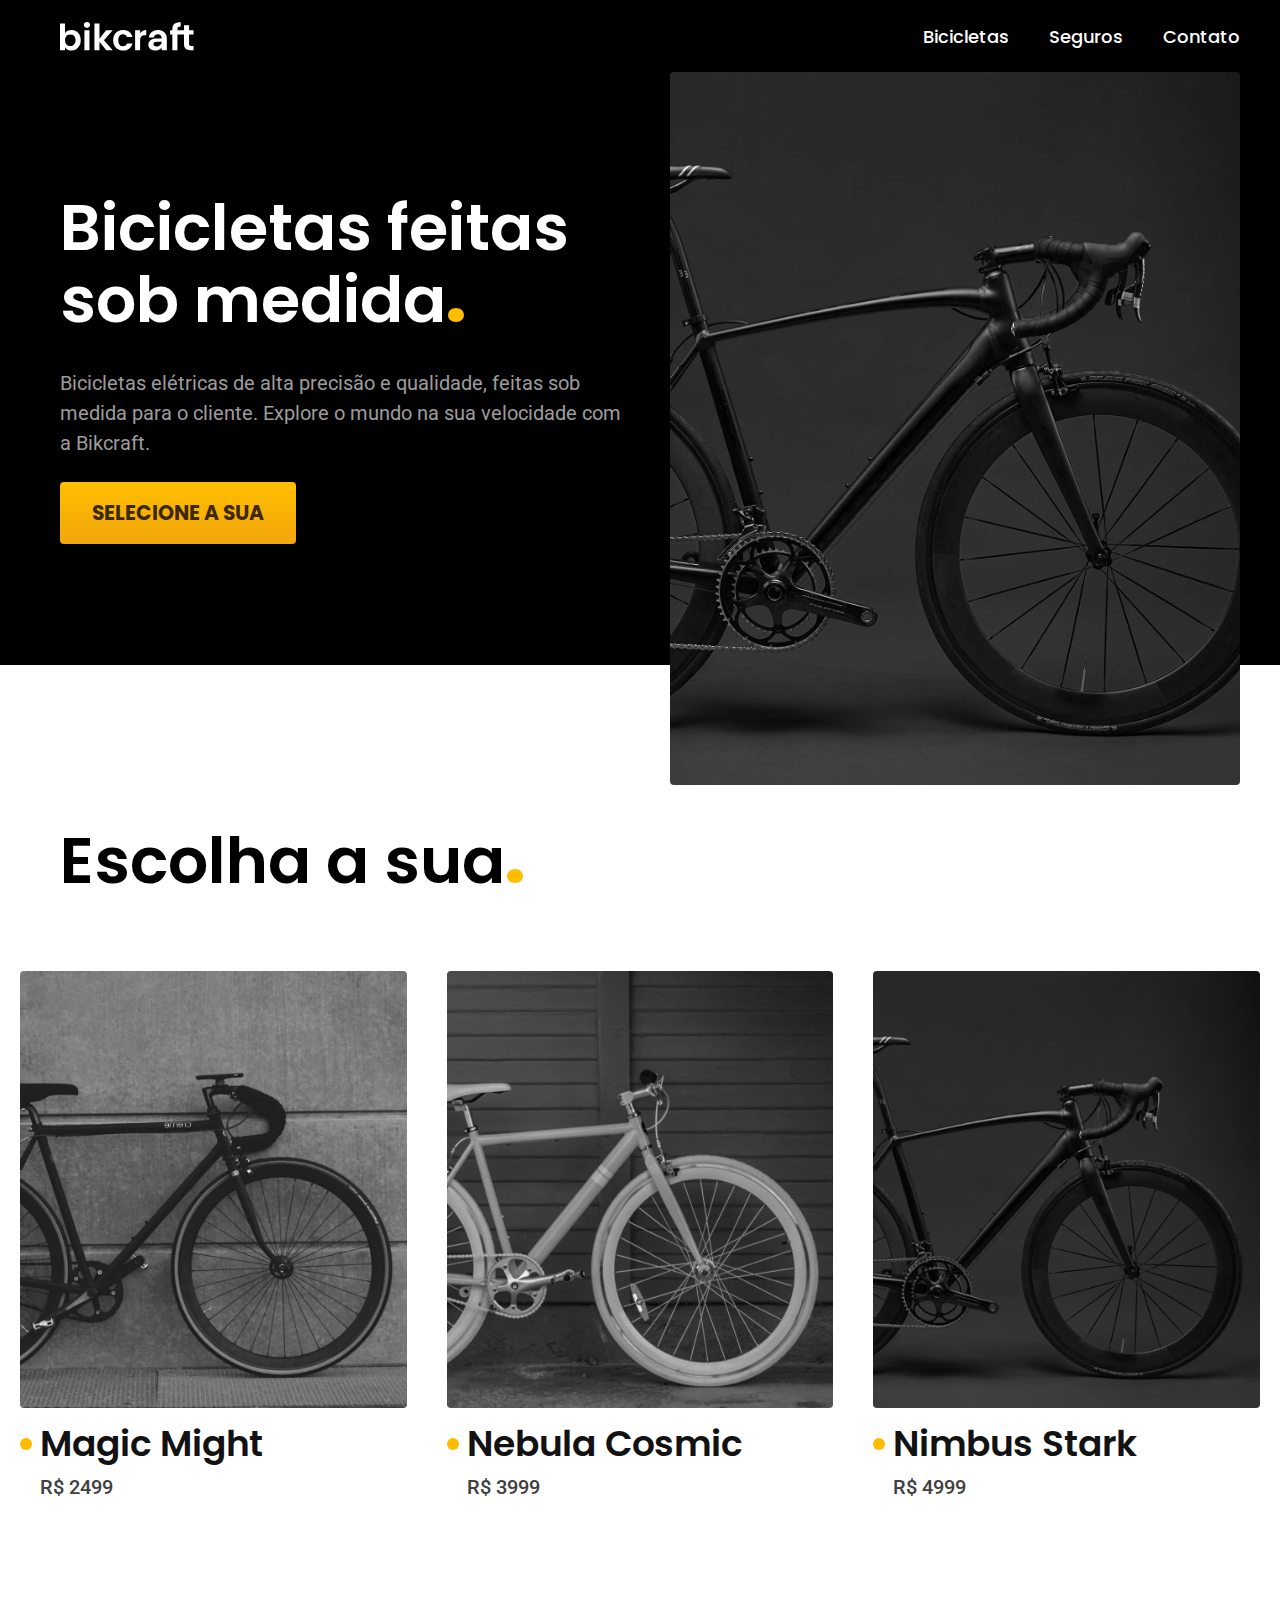
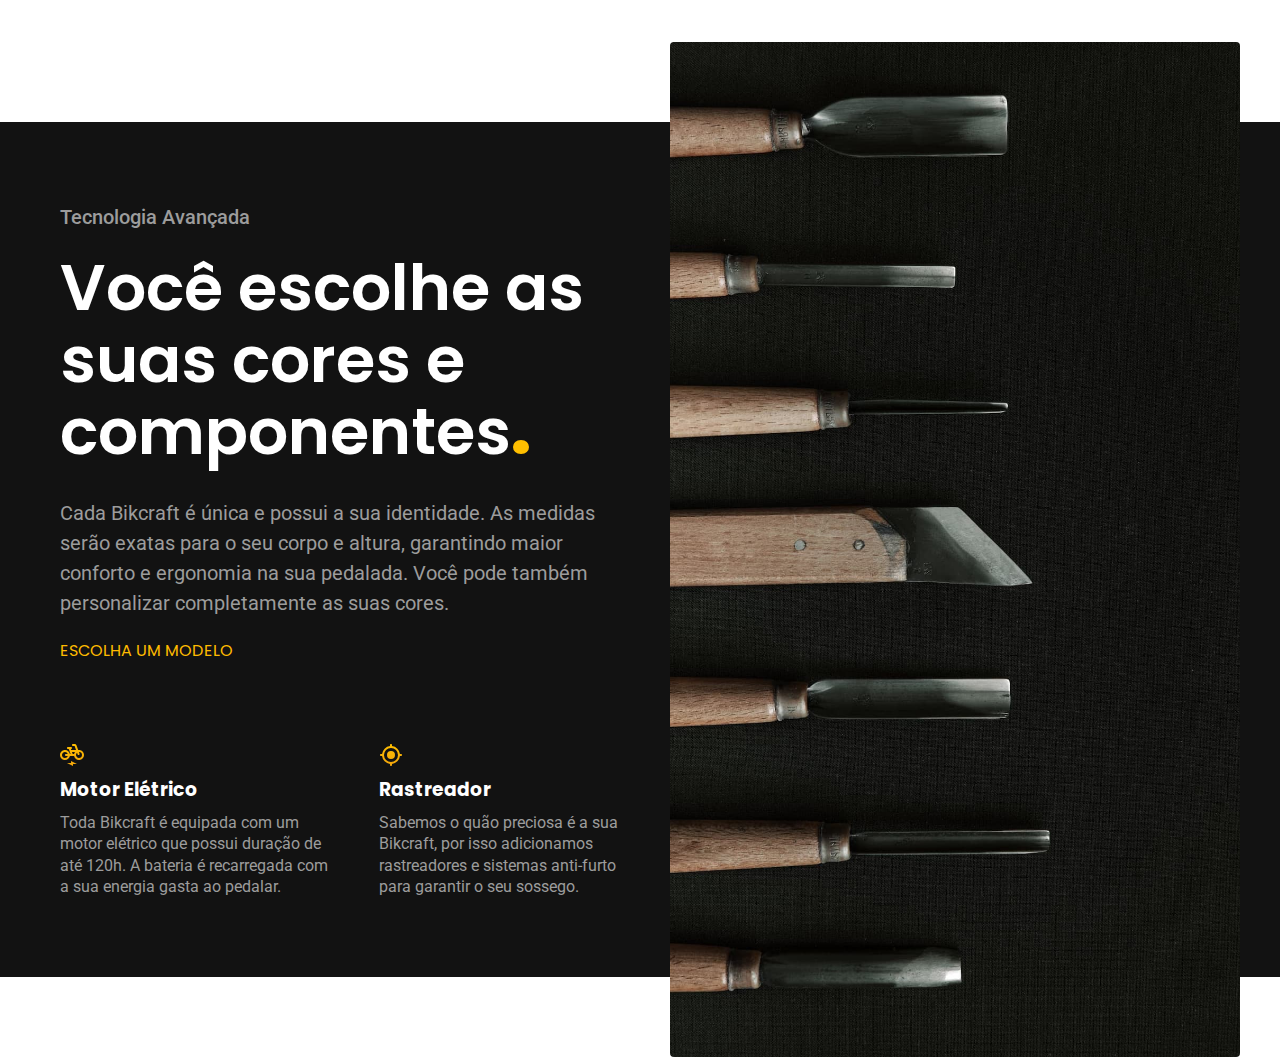
==== index.html @ b96dd444 "Inclui setor de  Tecnologia" ====
<!DOCTYPE html>

<html lang="pt-br">

<head>
  <meta charset="UTF-8">
  <meta name="viewport" content="width=device-width, initial-scale=1.0">
  <title>Bikcraft - Bicicletas Elétricas</title>
  <meta name="description" content="Bicicletas elétricas de alta precisão e qualidade, feitas sob medida para o cliente. Explore o mundo na sua velocidade com a Bikcraft.">

  <link rel="stylesheet" href="./css/style.css">
  <link rel="preconnect" href="https://fonts.googleapis.com">
  <link rel="preconnect" href="https://fonts.gstatic.com" crossorigin>
  <link href="https://fonts.googleapis.com/css2?family=Merriweather:ital,wght@1,900&family=Poppins:wght@500;600&family=Roboto:wght@400;500&display=swap" rel="stylesheet">
</head>

<body>
  <header class="header-bg">
    <div class="header container">
      <a class="header-logo" href="./"><img src="./img/bikcraft.svg" alt="Bikcraft"></a>
      <nav aria-label="primaria">
        <ul class="header-menu font-1-m cor-branco">
          <li><a href="./bicicletas.html">Bicicletas</a></li>
          <li><a href="./seguros.html">Seguros</a></li>
          <li><a href="./contato.html">Contato</a></li>
        </ul>

      </nav>
    </div>
  </header>

  <main class="intro-bg">
    <div class="intro container">
      <div class="intro-conteudo">
        <h1 class="font-1-xxl cor-branco">Bicicletas feitas sob medida<strong class="cor-p1">.</strong></h1>
        <p class="font-2-xl cor-c5">Bicicletas elétricas de alta precisão e qualidade, feitas sob medida para o cliente. Explore o mundo na sua velocidade com a Bikcraft.</p>
        <a class="botao cor-p5" href="./bicicletas.html">SELECIONE A SUA</a>
      </div>
      <div class="intro-img">
        <img src="./img/fotos/introducao.jpg" alt="Bicicleta elétrica preta">
      </div>
    </div>
  </main>

  <article class="bicicletas-lista">
    <h2 class="container font-1-xxl">Escolha a sua<strong class="cor-p1">.</strong></h2>
    <ul>
      <li>
        <a href="./bicicletas/magic.html">
          <img src="./img/bicicletas/magic-home.jpg" alt="Bicicleta Magic Might">
          <h3 class="font-1-xl cor-c10">Magic Might</h3>
          <span class="font-2-m cor-c8">R$ 2499</span>
        </a>
      </li>
      <li>
        <a href="./bicicletas/nebula.html">
          <img src="./img/bicicletas/nebula-home.jpg" alt="Bicicleta Magic Might">
          <h3 class="font-1-xl cor-c10">Nebula Cosmic</h3>
          <span class="font-2-m cor-c8">R$ 3999</span>
        </a>
      </li>
      <li>
        <a href="./bicicletas/nimbus.html">
          <img src="./img/bicicletas/nimbus-home.jpg" alt="Bicicleta Magic Might">
          <h3 class="font-1-xl cor-c10">Nimbus Stark</h3>
          <span class="font-2-m cor-c8">R$ 4999</span>
        </a>
      </li>
    </ul>
  </article>

  <article class="tecnologia-bg">
    <div class="tecnologia">
      <div class="tecnologia-conteudo">
        <span class="font-2-m cor-c5">Tecnologia Avançada</span>
        <h2 class="font-1-xxl cor-branco">Você escolhe as suas cores e componentes<strong class="cor-p1">.</strong></h2>
        <p class="font-2-xl cor-c5">Cada Bikcraft é única e possui a sua identidade. As medidas serão exatas para o seu corpo e altura, garantindo maior conforto e ergonomia na sua pedalada. Você pode também personalizar completamente as suas cores.</p>
        <a class="link" href="./bicicletas.html">ESCOLHA UM MODELO</a>
        <div class="tecnologia-vantagens">
          <div>
            <img src="./img/icones/eletrica.svg" alt="">
            <h3 class=".font-1-m cor-branco"> Motor Elétrico</h3>
            <p class="font-2-ppp cor-c5"> Toda Bikcraft é equipada com um motor elétrico que possui duração de até 120h. A bateria é recarregada com a sua energia gasta ao pedalar.</p>
          </div>
          <div>
            <img src="./img/icones/rastreador.svg" alt="">
            <h3 class=".font-1-m cor-branco"> Rastreador</h3>
            <p class="font-2-ppp cor-c5"> Sabemos o quão preciosa é a sua Bikcraft, por isso adicionamos rastreadores e sistemas anti-furto para garantir o seu sossego.</p>
          </div>
        </div>
      </div>
      <div class="tecnologia-imagem">
        <img src="./img/fotos/tecnologia.jpg" alt="">
      </div>
    </div>
  </article>
</body>

</html>
---- css/style.css ----
@import "./global.css";
@import "./header.css";

/*utilidades*/
@import "./utilitários/utilidades.css";
@import "./utilitários/tipografia.css";
@import "./utilitários/cores.css";

/*home*/
@import "./main.css";
@import "./tecnologia.css";

/*Bicicletas*/
@import "./bicicletas/bicicletaslista.css";
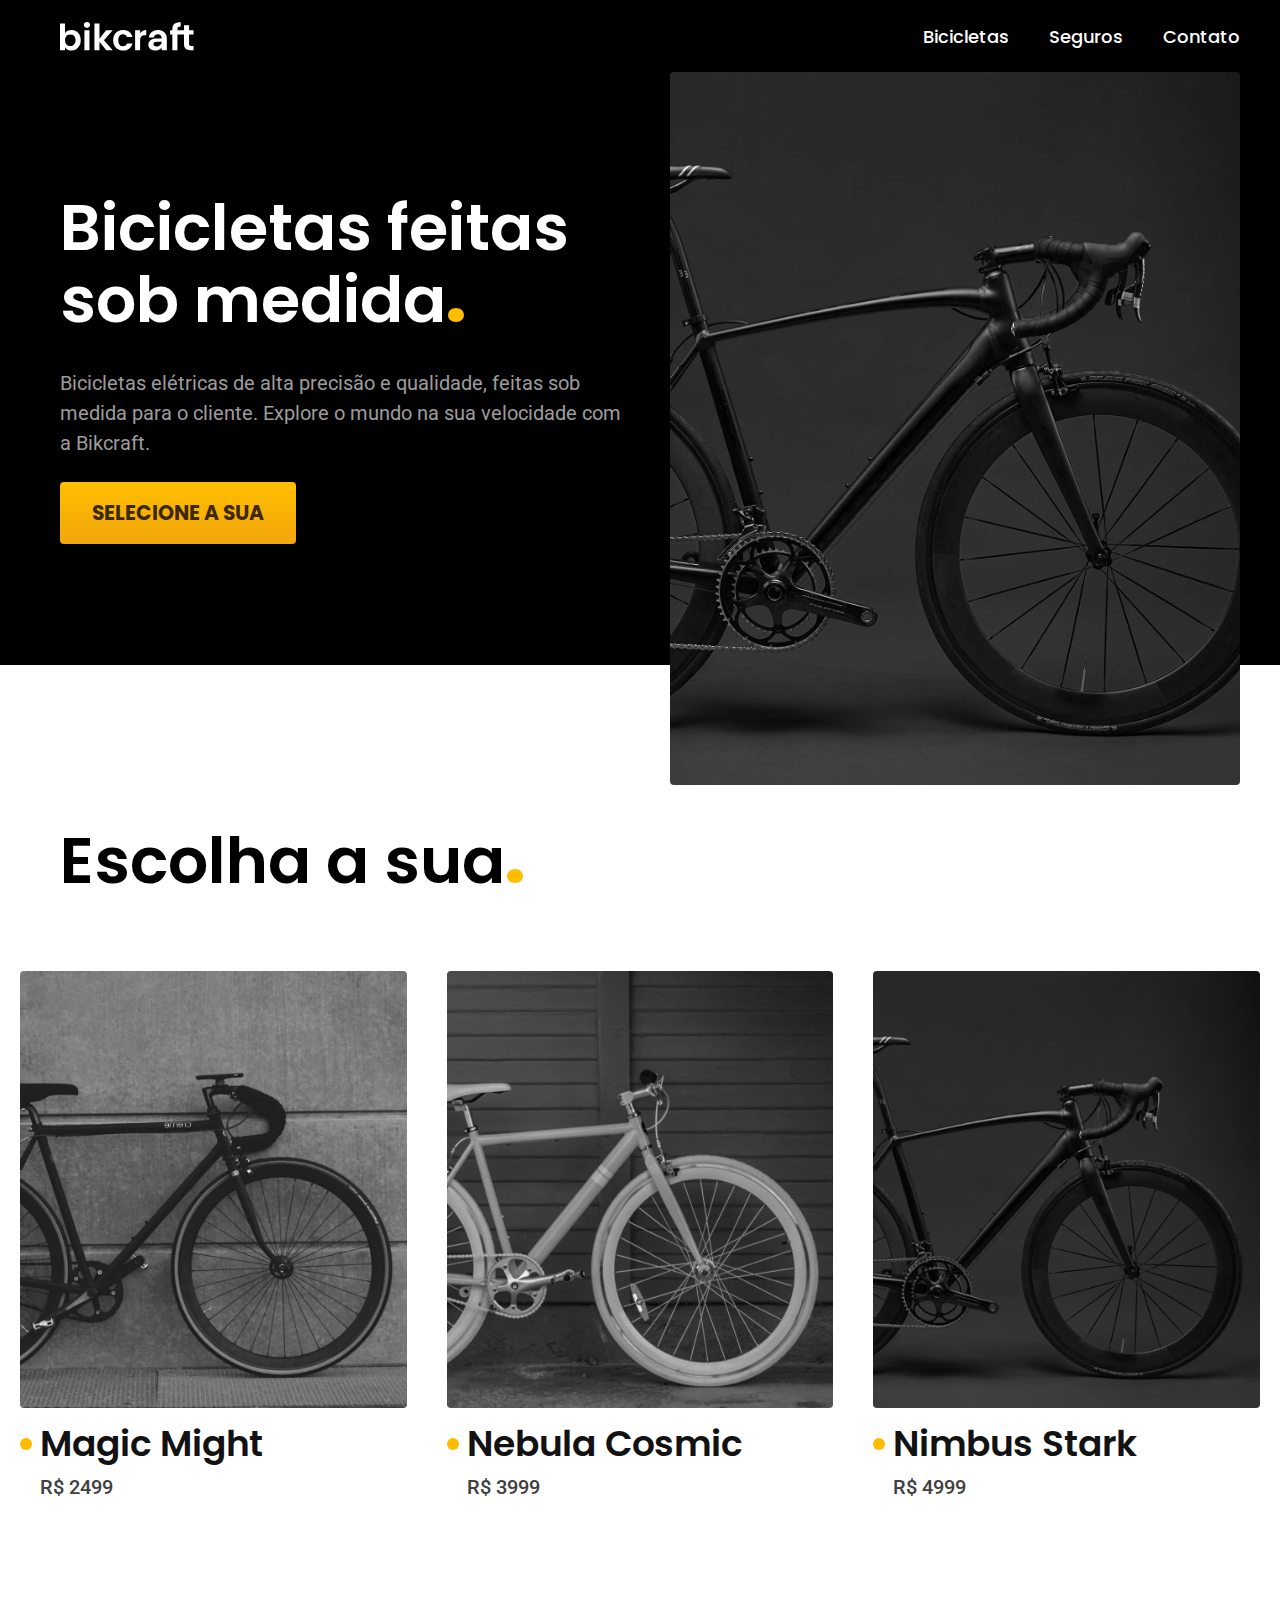
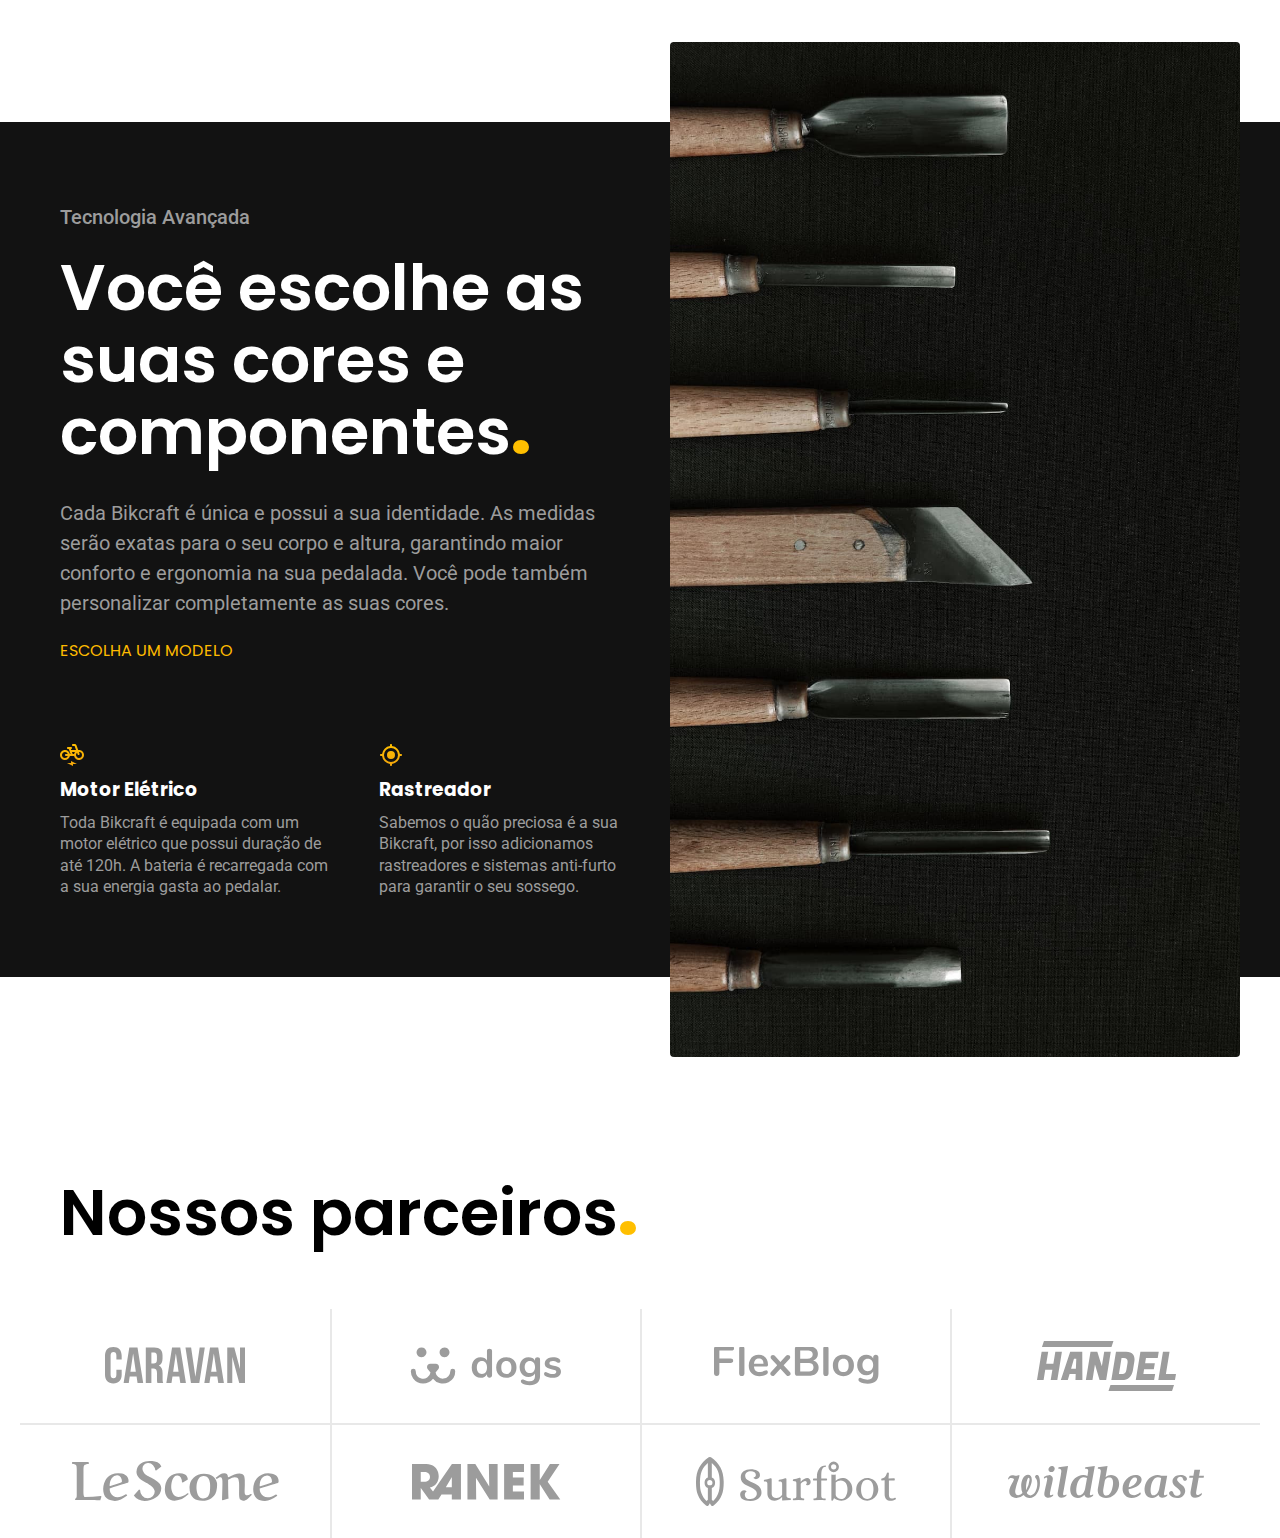
==== commit 1fdbfdd2: "add tecnologias e parceiros sections" ====
--- a/index.html
+++ b/index.html
@@ -94,6 +94,20 @@
       </div>
     </div>
   </article>
+
+  <section class="parceiros" aria-label="Nossos Parceiros">
+    <h2 class="container font-1-xxl">Nossos parceiros<strong class="cor-p1">.</strong></h2>
+    <ul>
+      <li> <img src="./img/parceiros/caravan.svg" alt="Caravan"></li>
+      <li> <img src="./img/parceiros/dogs.svg" alt="Dogs"></li>
+      <li> <img src="./img/parceiros/flexblog.svg" alt="Flexbog"></li>
+      <li> <img src="./img/parceiros/handel.svg" alt="Handel"></li>
+      <li> <img src="./img/parceiros/lescone.svg" alt=" Lescone"></li>
+      <li> <img src="./img/parceiros/ranek.svg" alt="Ranek"></li>
+      <li> <img src="./img/parceiros/surfbot.svg" alt="Surfbot"></li>
+      <li> <img src="./img/parceiros/wildbeast.svg" alt="Wildbeast"></li>
+    </ul>
+  </section>
 </body>
 
 </html>--- a/css/style.css
+++ b/css/style.css
@@ -9,6 +9,7 @@
 /*home*/
 @import "./main.css";
 @import "./tecnologia.css";
+@import "./parceiros.css";
 
 /*Bicicletas*/
 @import "./bicicletas/bicicletaslista.css";
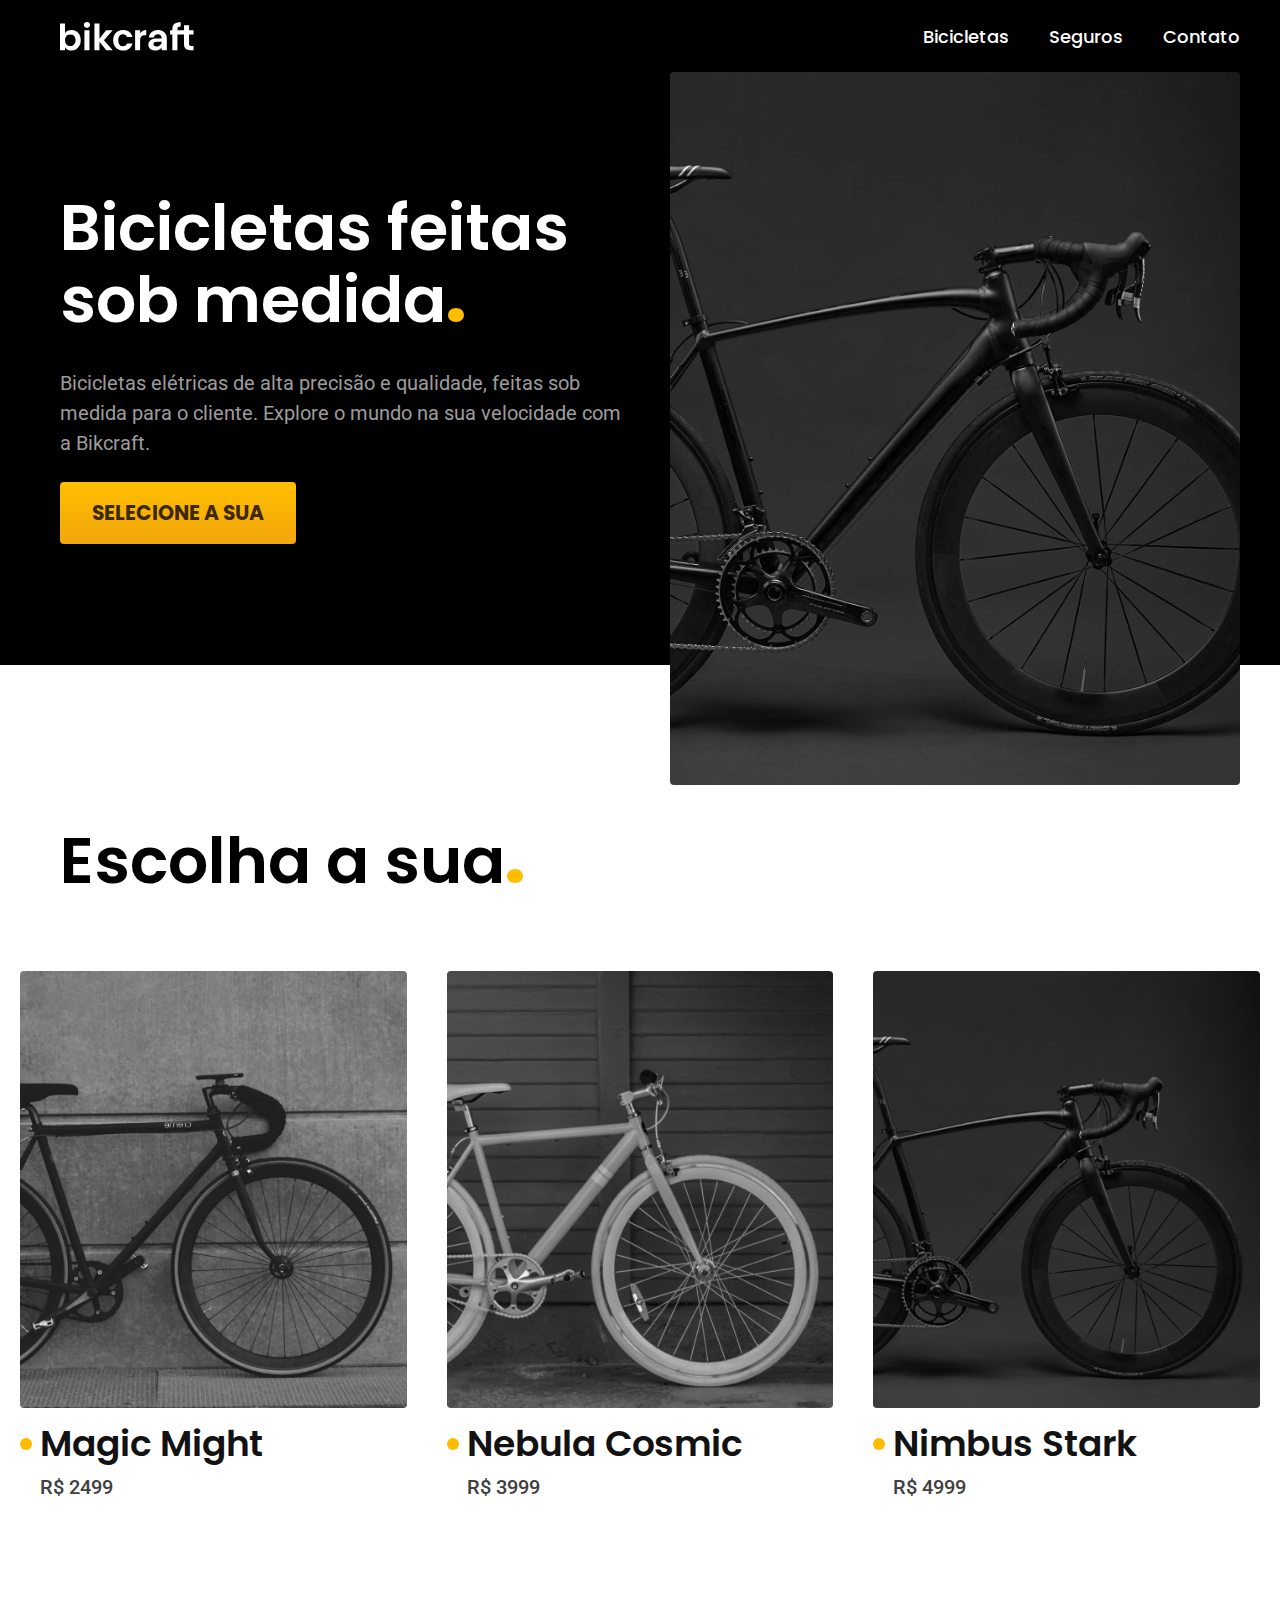
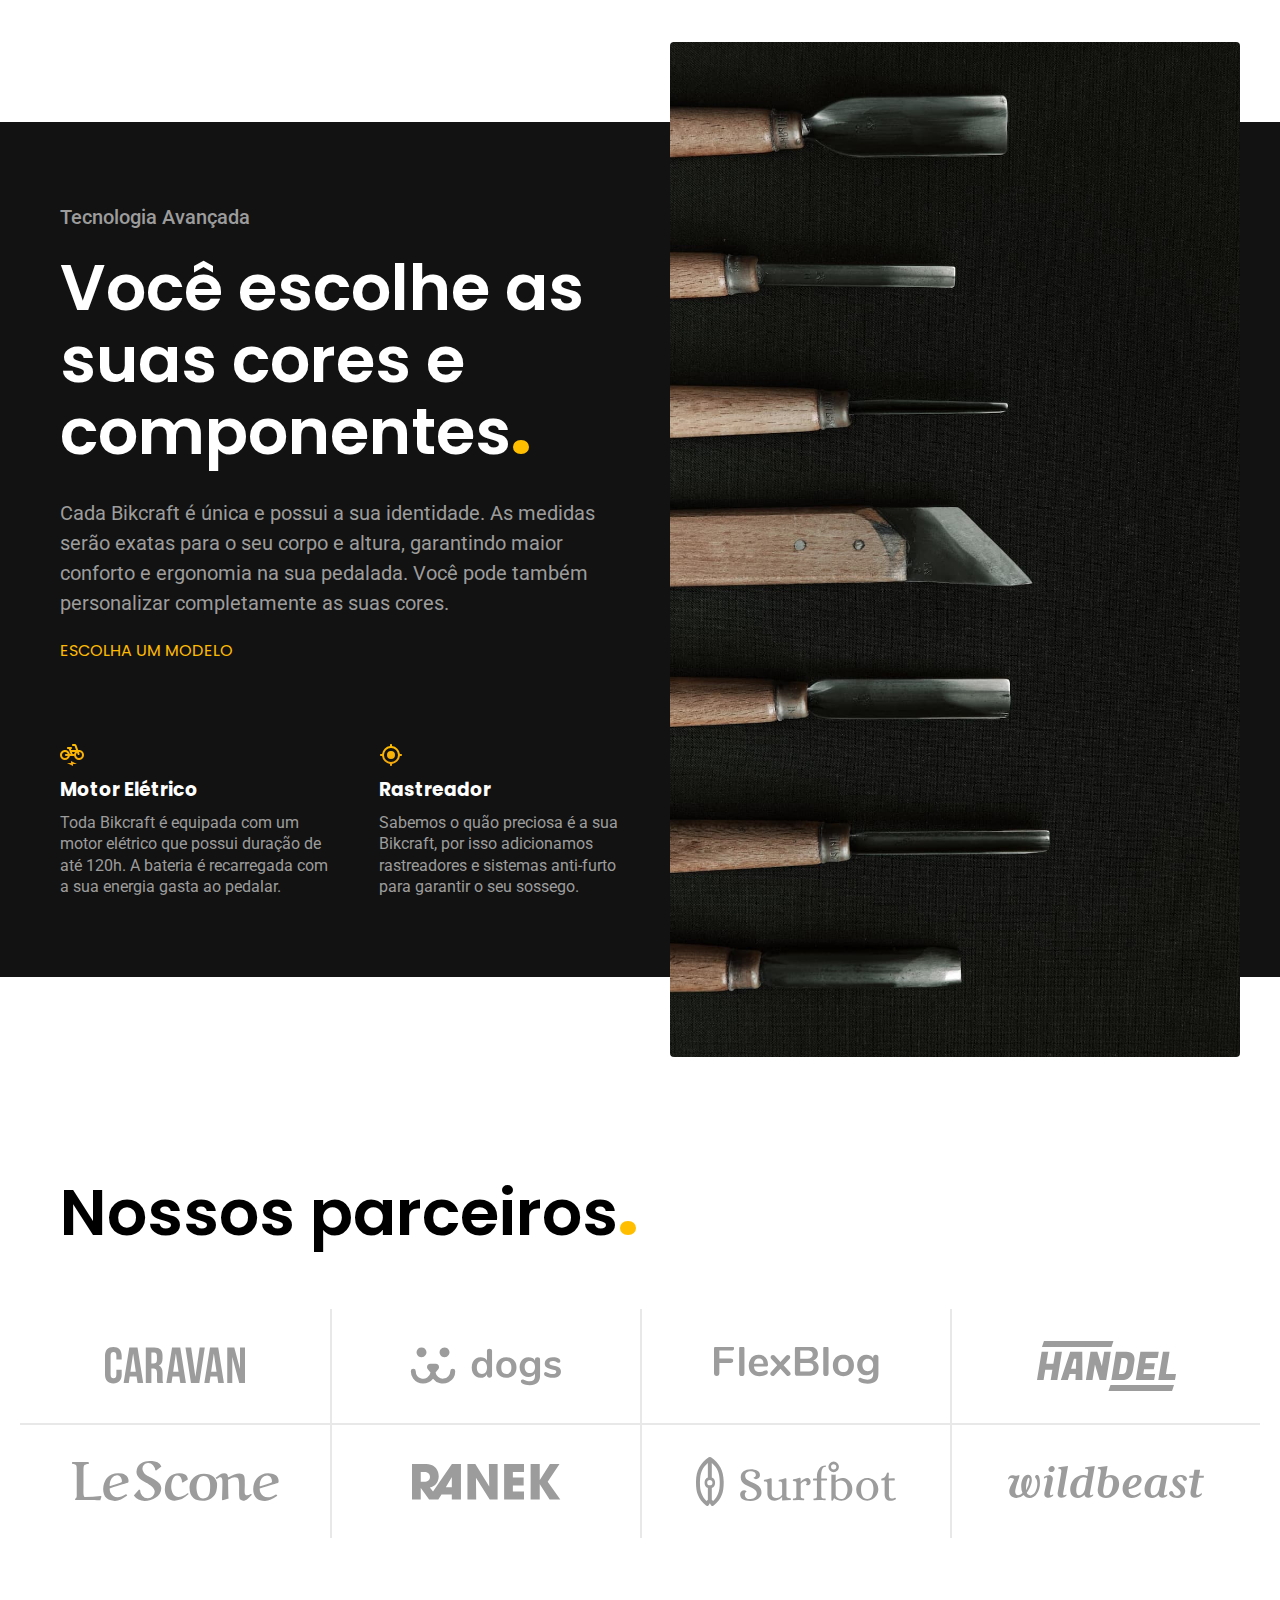
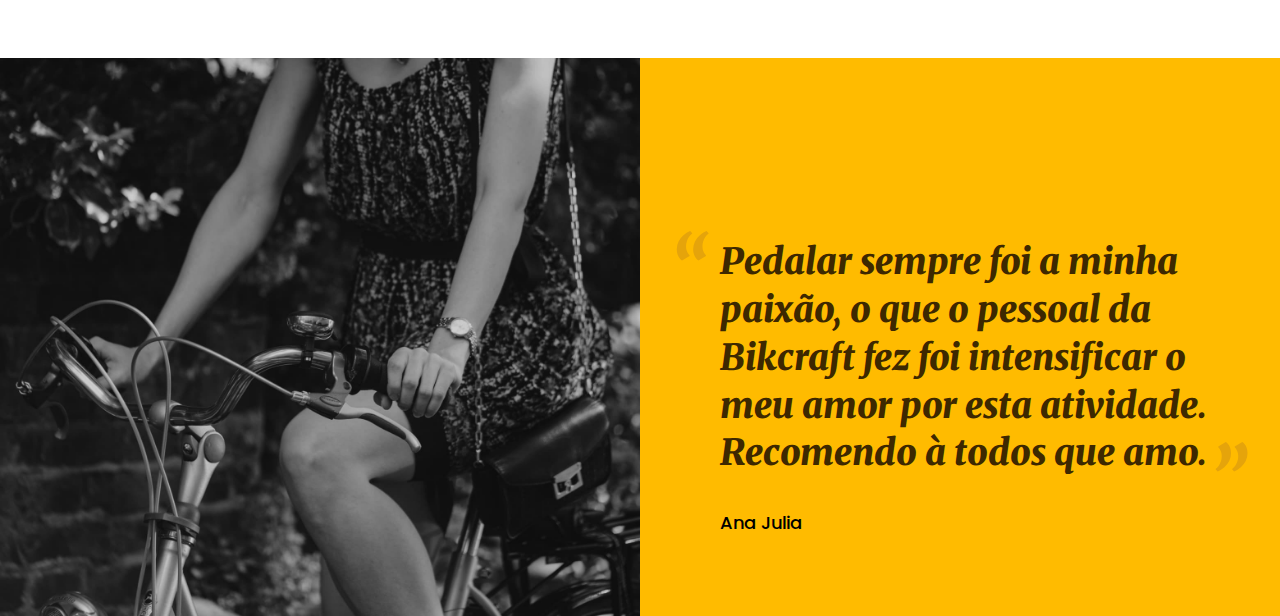
==== commit e3b2b4ac: "adiciona tecnologias, parceiros e depoimento" ====
--- a/index.html
+++ b/index.html
@@ -108,6 +108,19 @@
       <li> <img src="./img/parceiros/wildbeast.svg" alt="Wildbeast"></li>
     </ul>
   </section>
+
+  <section class="depoimento-bg" aria-label="Depoimento">
+    <div class="depoimento-img">
+      <img src="./img/fotos/depoimento.jpg" alt="Pessoa pedalando uma bicicleta Bikcraft">
+    </div>
+    <div class="depoimento">
+      <blockquote>
+        <p class="font-3 cor-p5">Pedalar sempre foi a minha paixão, o que o pessoal da Bikcraft fez foi intensificar o meu amor por esta atividade. Recomendo à todos que amo.</p>
+      </blockquote>
+      <span class="font-1-m cor-p4">Ana Julia</span>
+    </div>
+
+  </section>
 </body>
 
 </html>--- a/css/style.css
+++ b/css/style.css
@@ -10,6 +10,7 @@
 @import "./main.css";
 @import "./tecnologia.css";
 @import "./parceiros.css";
+@import "./depoimento.css";
 
 /*Bicicletas*/
 @import "./bicicletas/bicicletaslista.css";
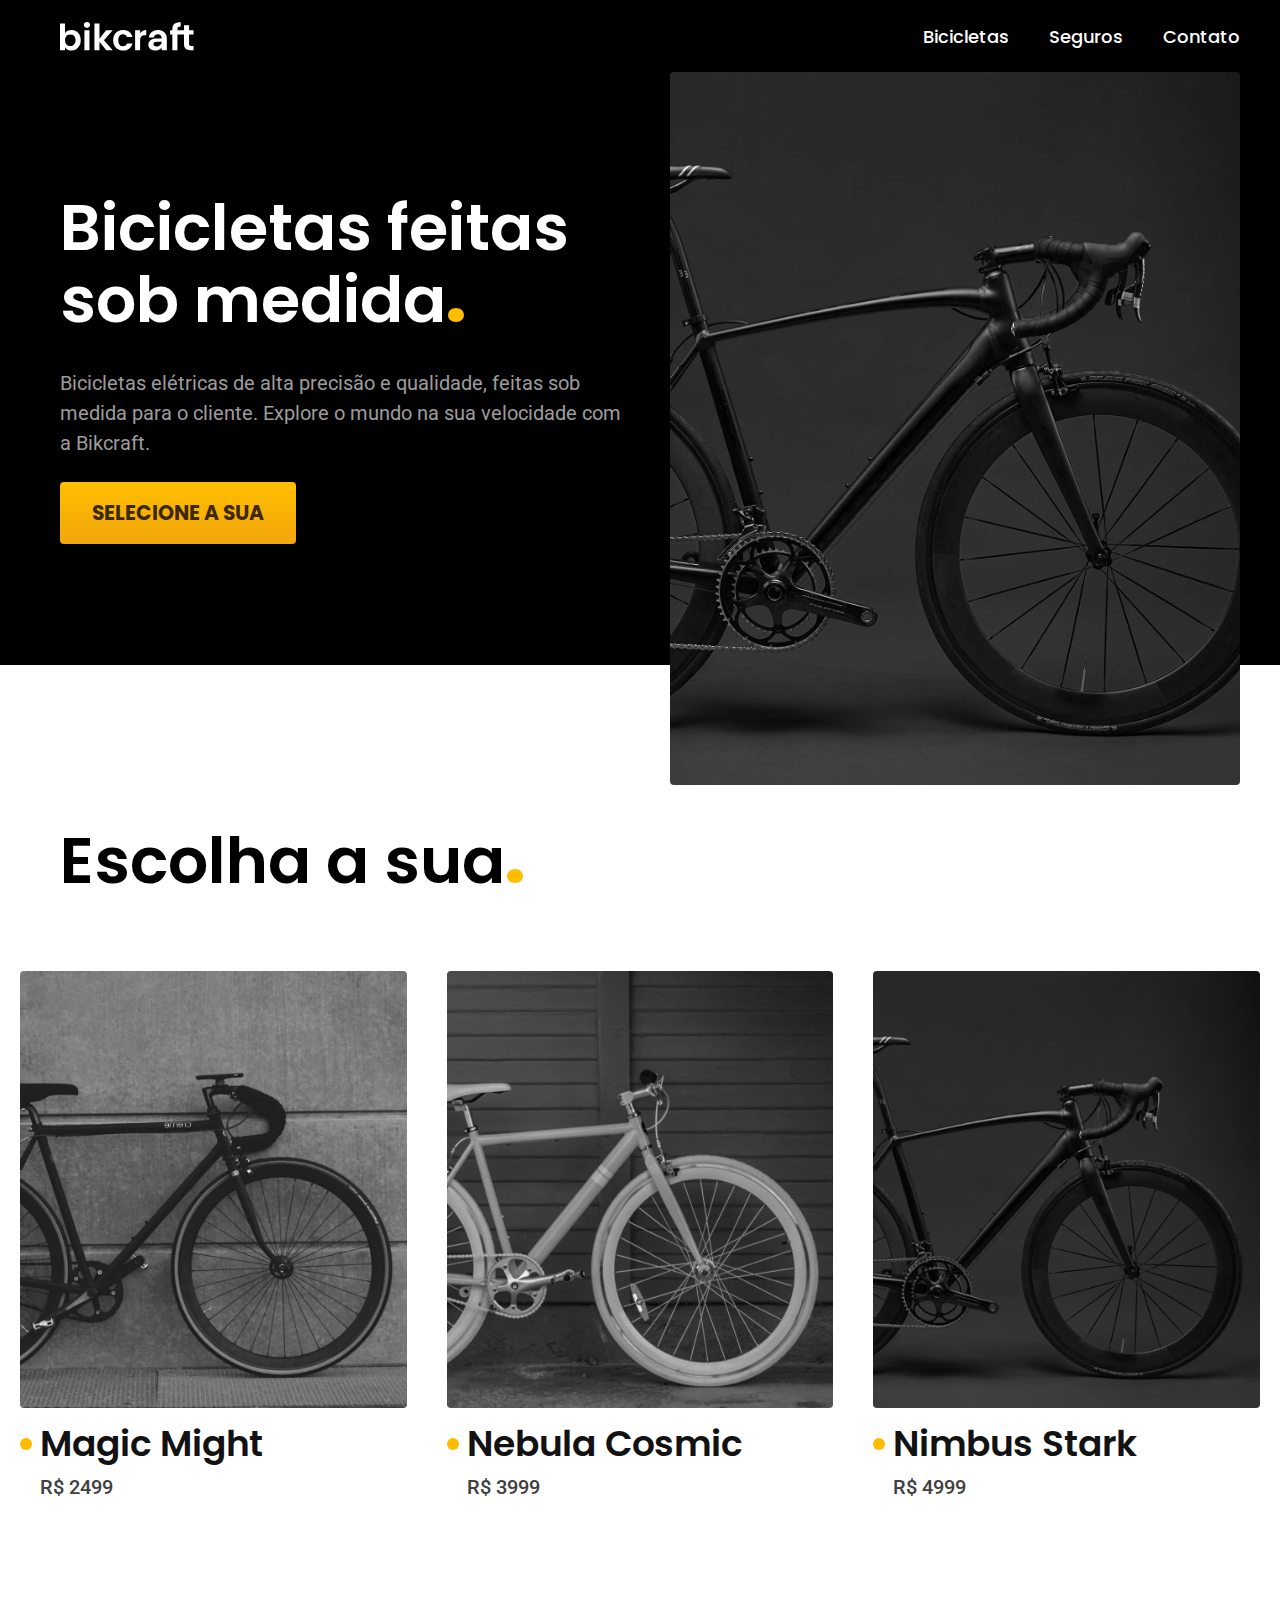
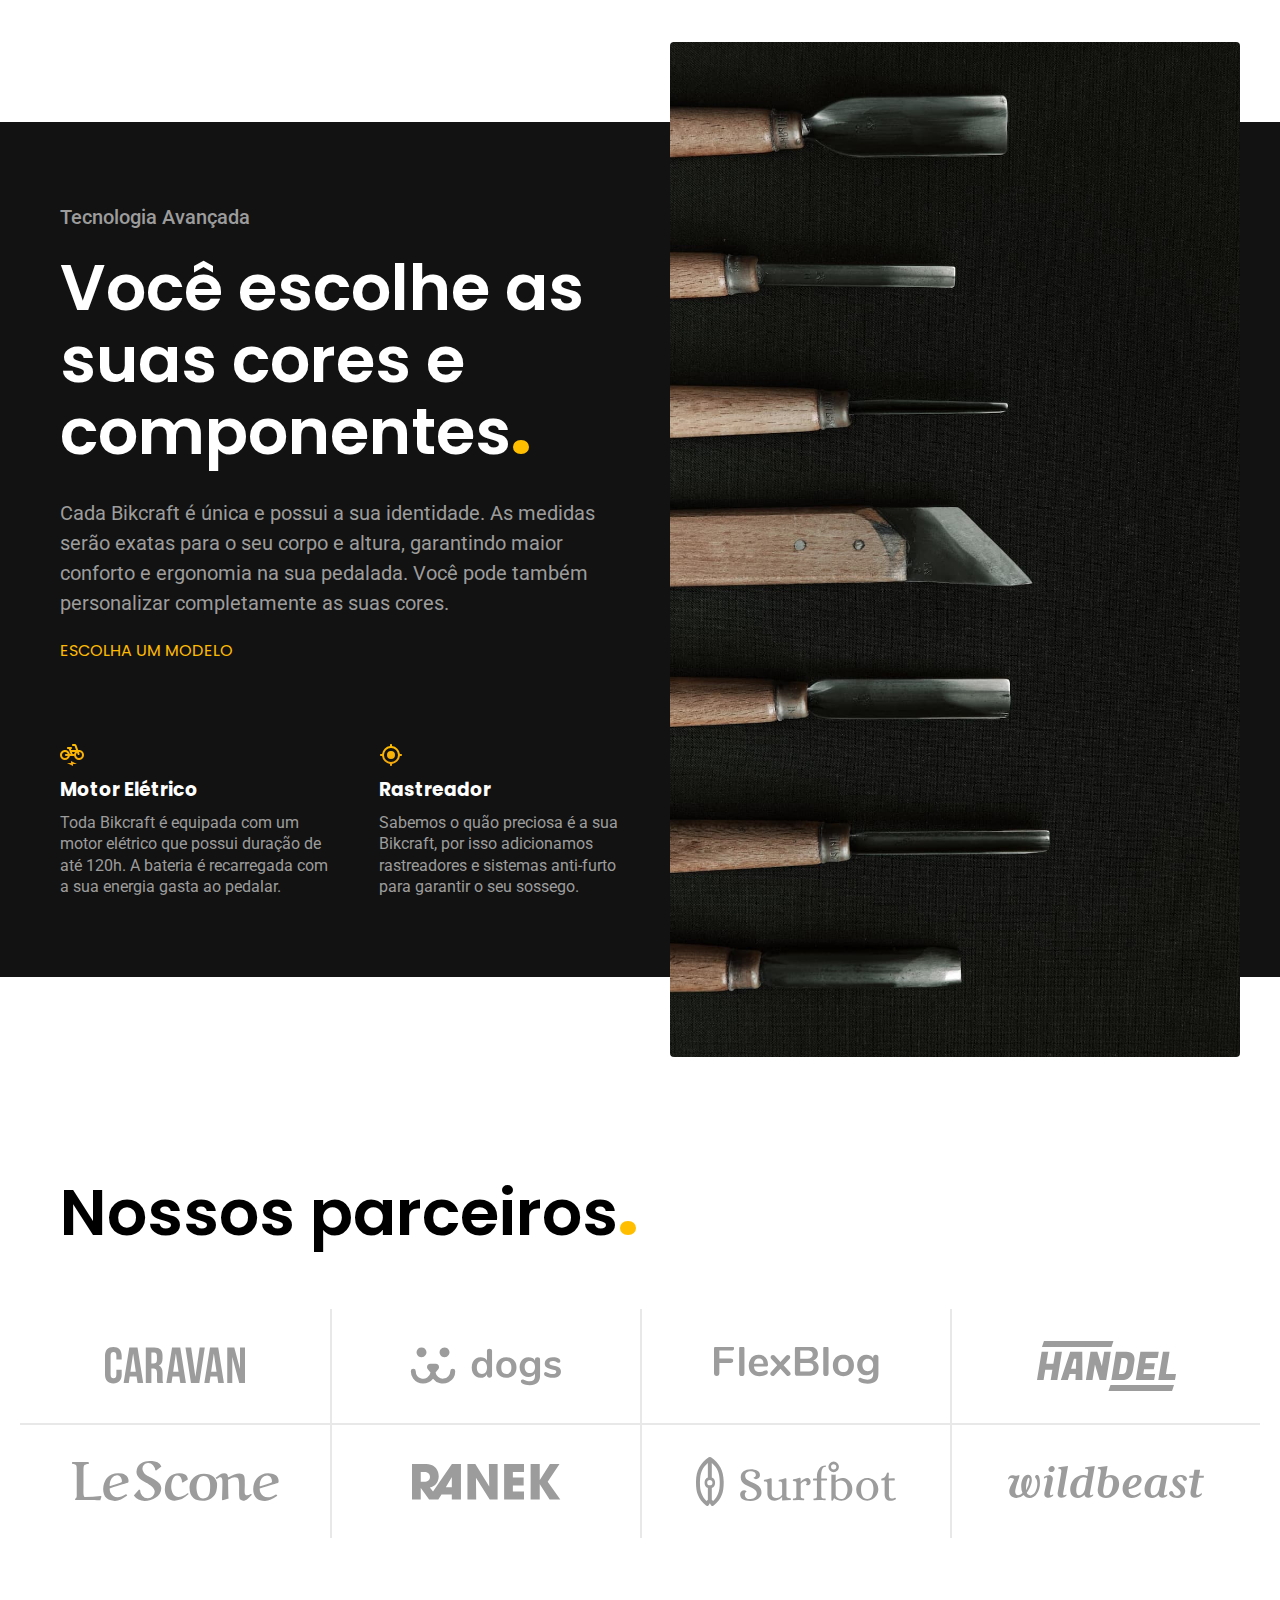
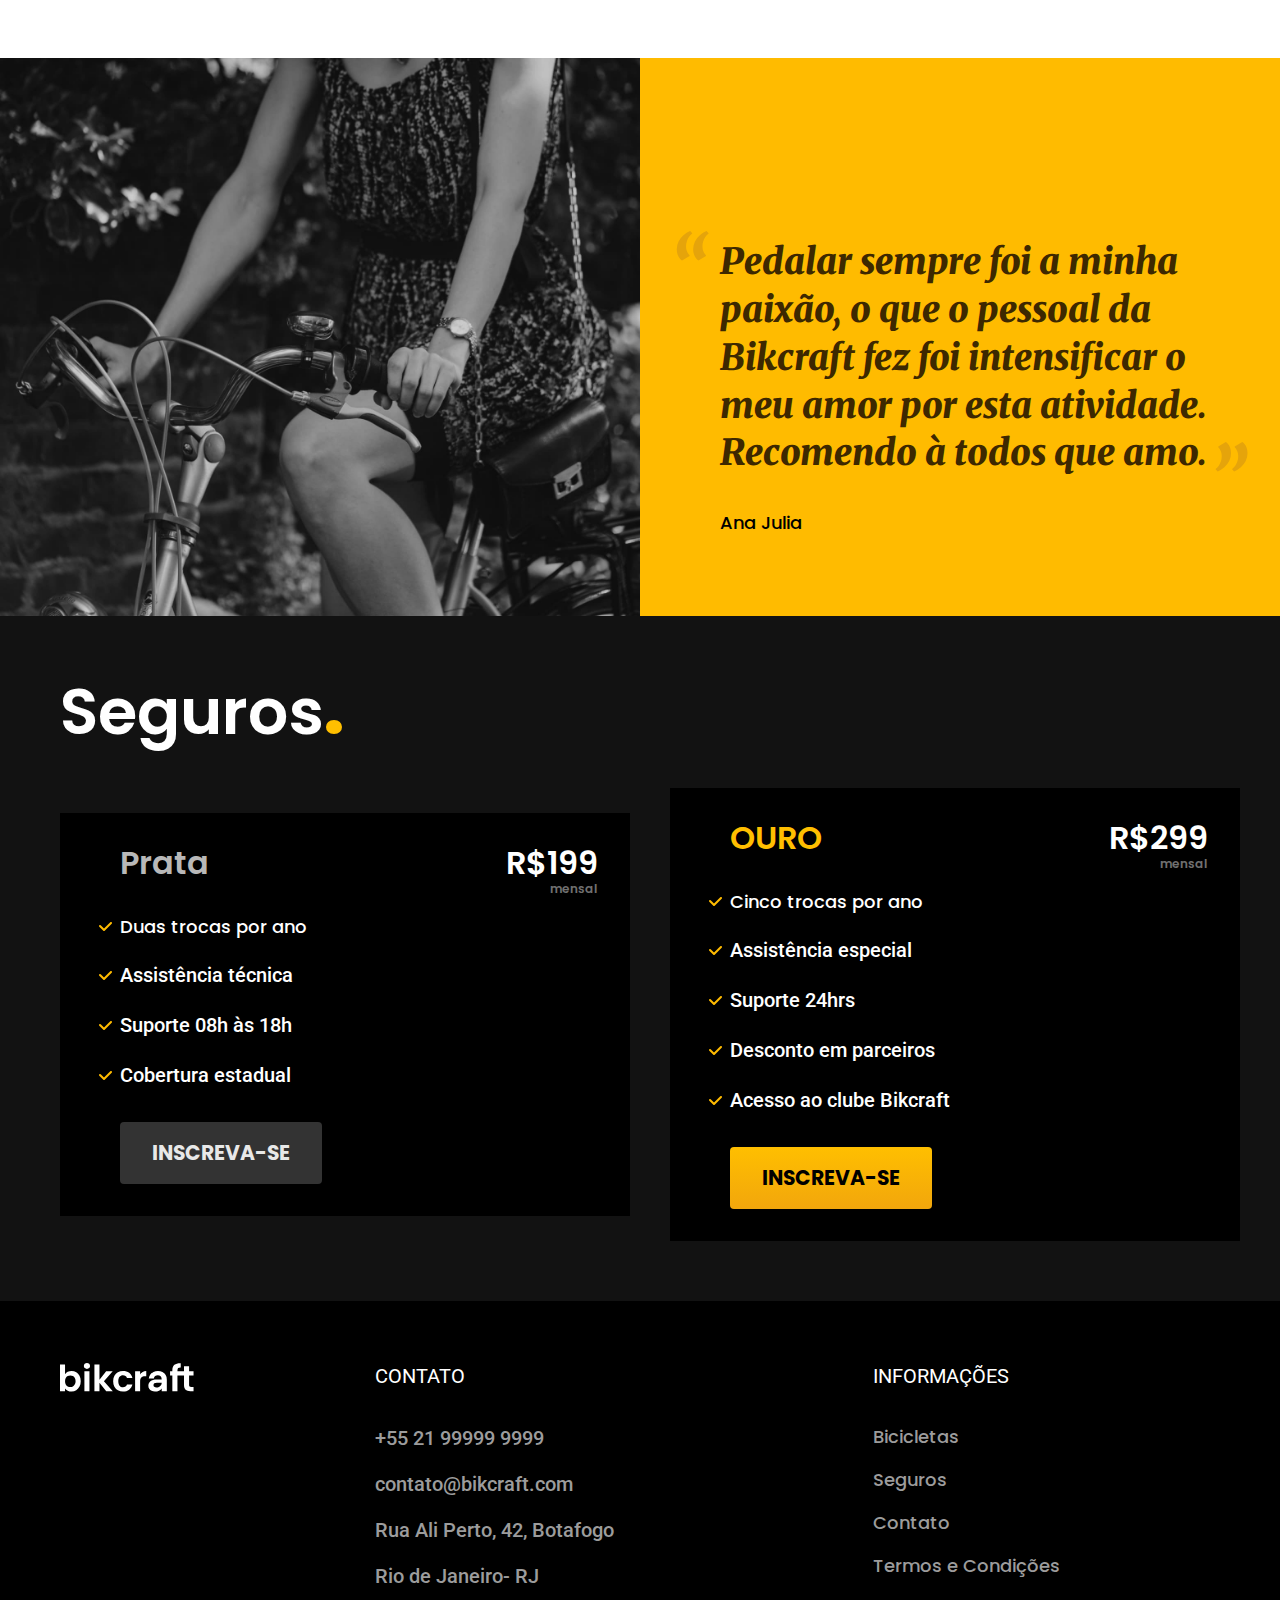
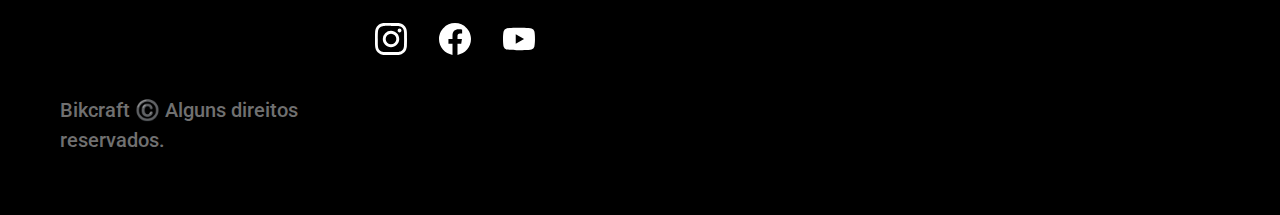
==== commit e5c8ca2b: "adiciona seguros e inicia footer" ====
--- a/index.html
+++ b/index.html
@@ -121,6 +121,86 @@
     </div>
 
   </section>
+
+  <article class="seguros-bg">
+    <div class="seguros container">
+      <h2 class="font-1-xxl cor-branco">Seguros<strong class="cor-p1">.</strong></h2>
+      <div CLASS="seguros-item">
+        <h3 class="font-1-l cor-c4">Prata</h3>
+        <span class="font-1-l cor-branco">R$199 <span class="font-1-ep cor-c6">mensal</span></span>
+        <ul>
+          <li>
+            <p class="font-1-m cor-branco">Duas trocas por ano</p>
+          </li>
+          <li>
+            <p class="font-2-m cor-branco">Assistência técnica</p>
+          </li>
+          <li>
+            <p class="font-2-m cor-branco">Suporte 08h às 18h</p>
+          </li>
+          <li>
+            <p class="font-2-m cor-branco">Cobertura estadual</p>
+          </li>
+        </ul>
+        <a class="botao secundario" href="./orcamento.html">INSCREVA-SE</a>
+      </div>
+      <div CLASS="seguros-item">
+        <h3 class="font-1-l cor-p1">OURO</h3>
+        <span class="font-1-l cor-branco">R$299 <span class="font-1-ep cor-c6">mensal</span></span>
+        <ul>
+          <li>
+            <p class="font-1-m cor-branco">Cinco trocas por ano</p>
+          </li>
+          <li>
+            <p class="font-2-m cor-branco">Assistência especial</p>
+          </li>
+          <li>
+            <p class="font-2-m cor-branco">Suporte 24hrs</p>
+          </li>
+          <li>
+            <p class="font-2-m cor-branco">Desconto em parceiros</p>
+          </li>
+          <li>
+            <p class="font-2-m cor-branco">Acesso ao clube Bikcraft</p>
+          </li>
+        </ul>
+        <a class="botao" href="./orcamento.html">INSCREVA-SE</a>
+      </div>
+    </div>
+
+  </article>
+
+  <footer class="footer-bg">
+    <div class=" footer container">
+      <img src="./img/bikcraft.svg" alt="Bikcraft">
+      <div class="footer-contato">
+        <h3 class="font-2-xl cor-branco">CONTATO</h3>
+        <ul class="font-2-m cor-c5">
+          <li><a href="tel:+5521999999999">+55 21 99999 9999</a></li>
+          <li><a href="mailto:contato@bikcraft.com">contato@bikcraft.com</a></li>
+          <li>Rua Ali Perto, 42, Botafogo</li>
+          <li>Rio de Janeiro- RJ</li>
+        </ul>
+        <div class="footer-redes">
+          <a href="./"><img src="./img/redes/instagram.svg" alt="Instagram"></a>
+          <a href="./"><img src="./img/redes/facebook.svg" alt="Facebook"></a>
+          <a href="./"><img src="./img/redes/youtube.svg" alt="Youtube"></a>
+        </div>
+      </div>
+      <div class="footer-informacoes">
+        <h3 class="font-2-xl cor-branco">INFORMAÇÕES</h3>
+        <nav>
+          <ul class="font-1-m cor-c5">
+            <li><a href="./bicicletas.html">Bicicletas</a></li>
+            <li><a href="./seguros.html">Seguros</a></li>
+            <li><a href="./contato.html">Contato</a></li>
+            <li><a href="./termos.html">Termos e Condições</a></li>
+          </ul>
+        </nav>
+      </div>
+      <p class="footer-copy font-2-m cor-c6">Bikcraft ©️ Alguns direitos reservados.</p>
+    </div>
+  </footer>
 </body>
 
 </html>--- a/css/style.css
+++ b/css/style.css
@@ -11,6 +11,8 @@
 @import "./tecnologia.css";
 @import "./parceiros.css";
 @import "./depoimento.css";
+@import "./seguros.css";
+@import "./footer.css";
 
 /*Bicicletas*/
 @import "./bicicletas/bicicletaslista.css";
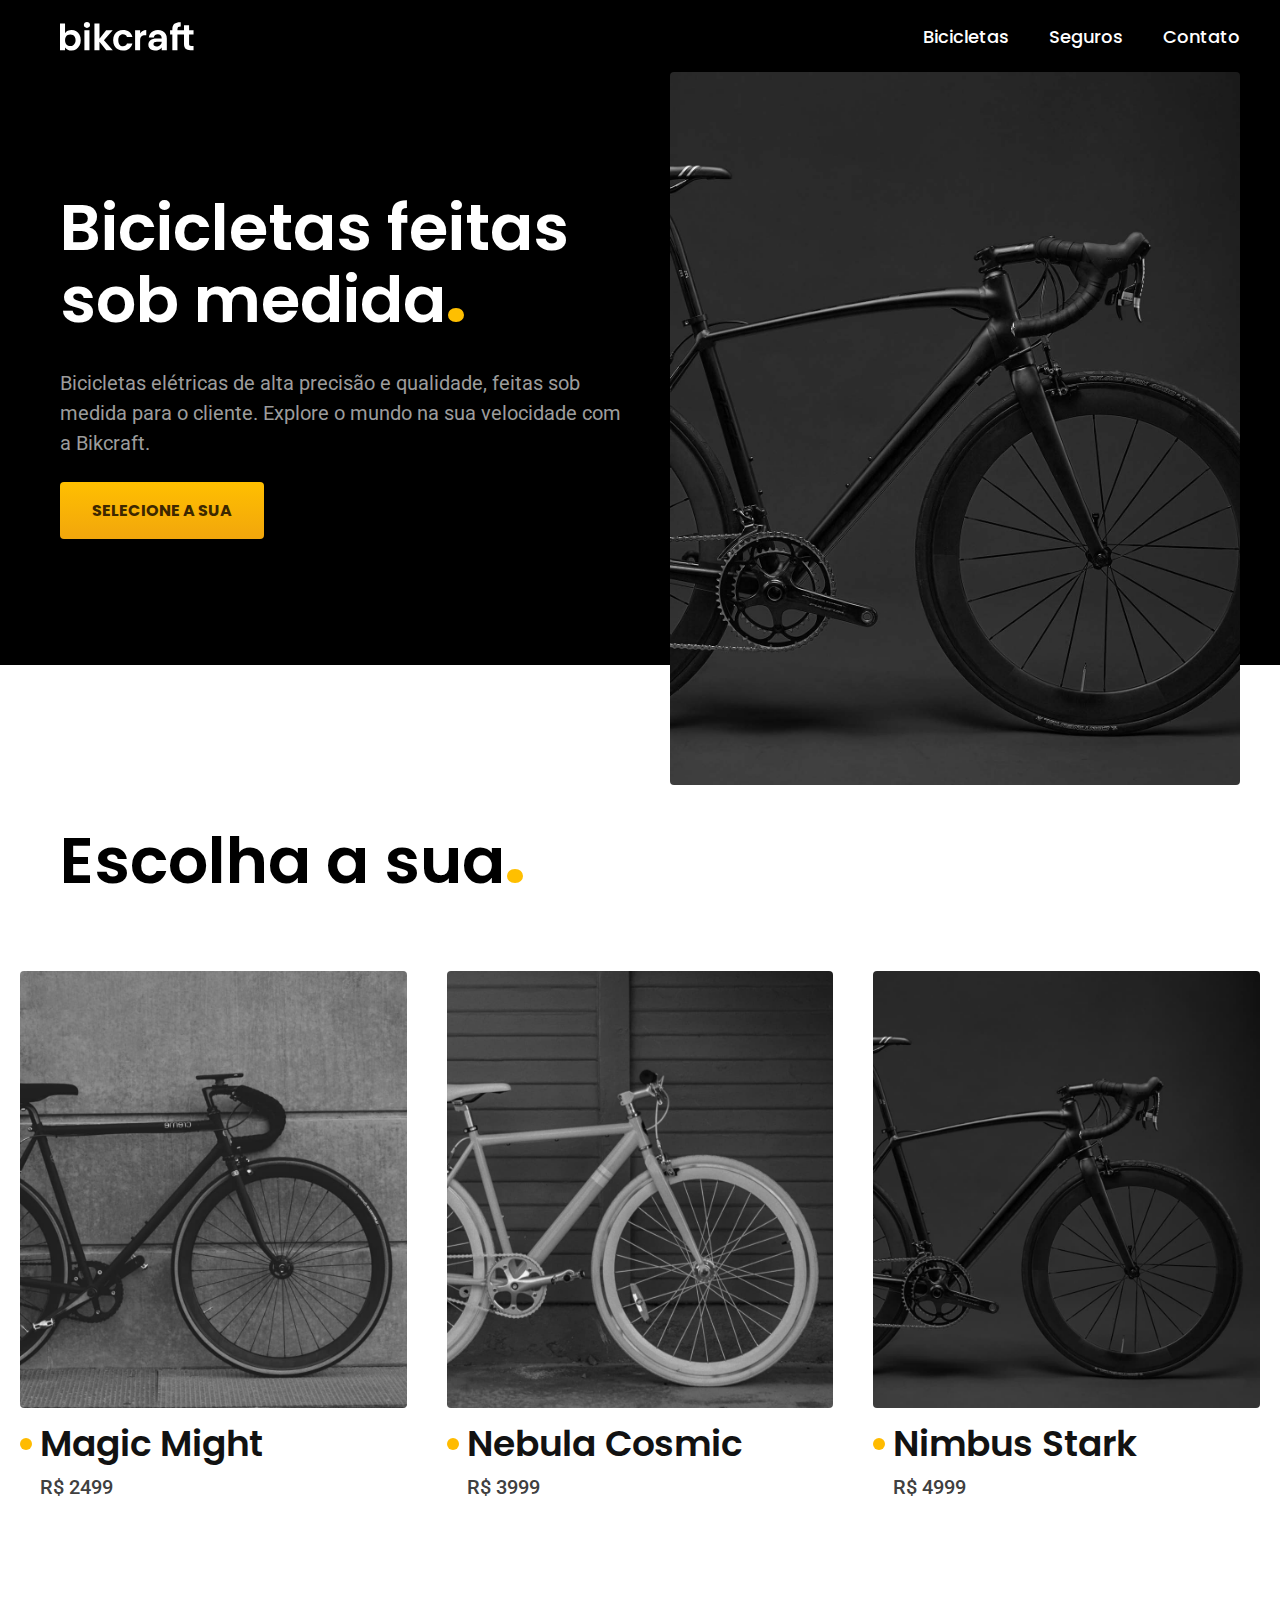
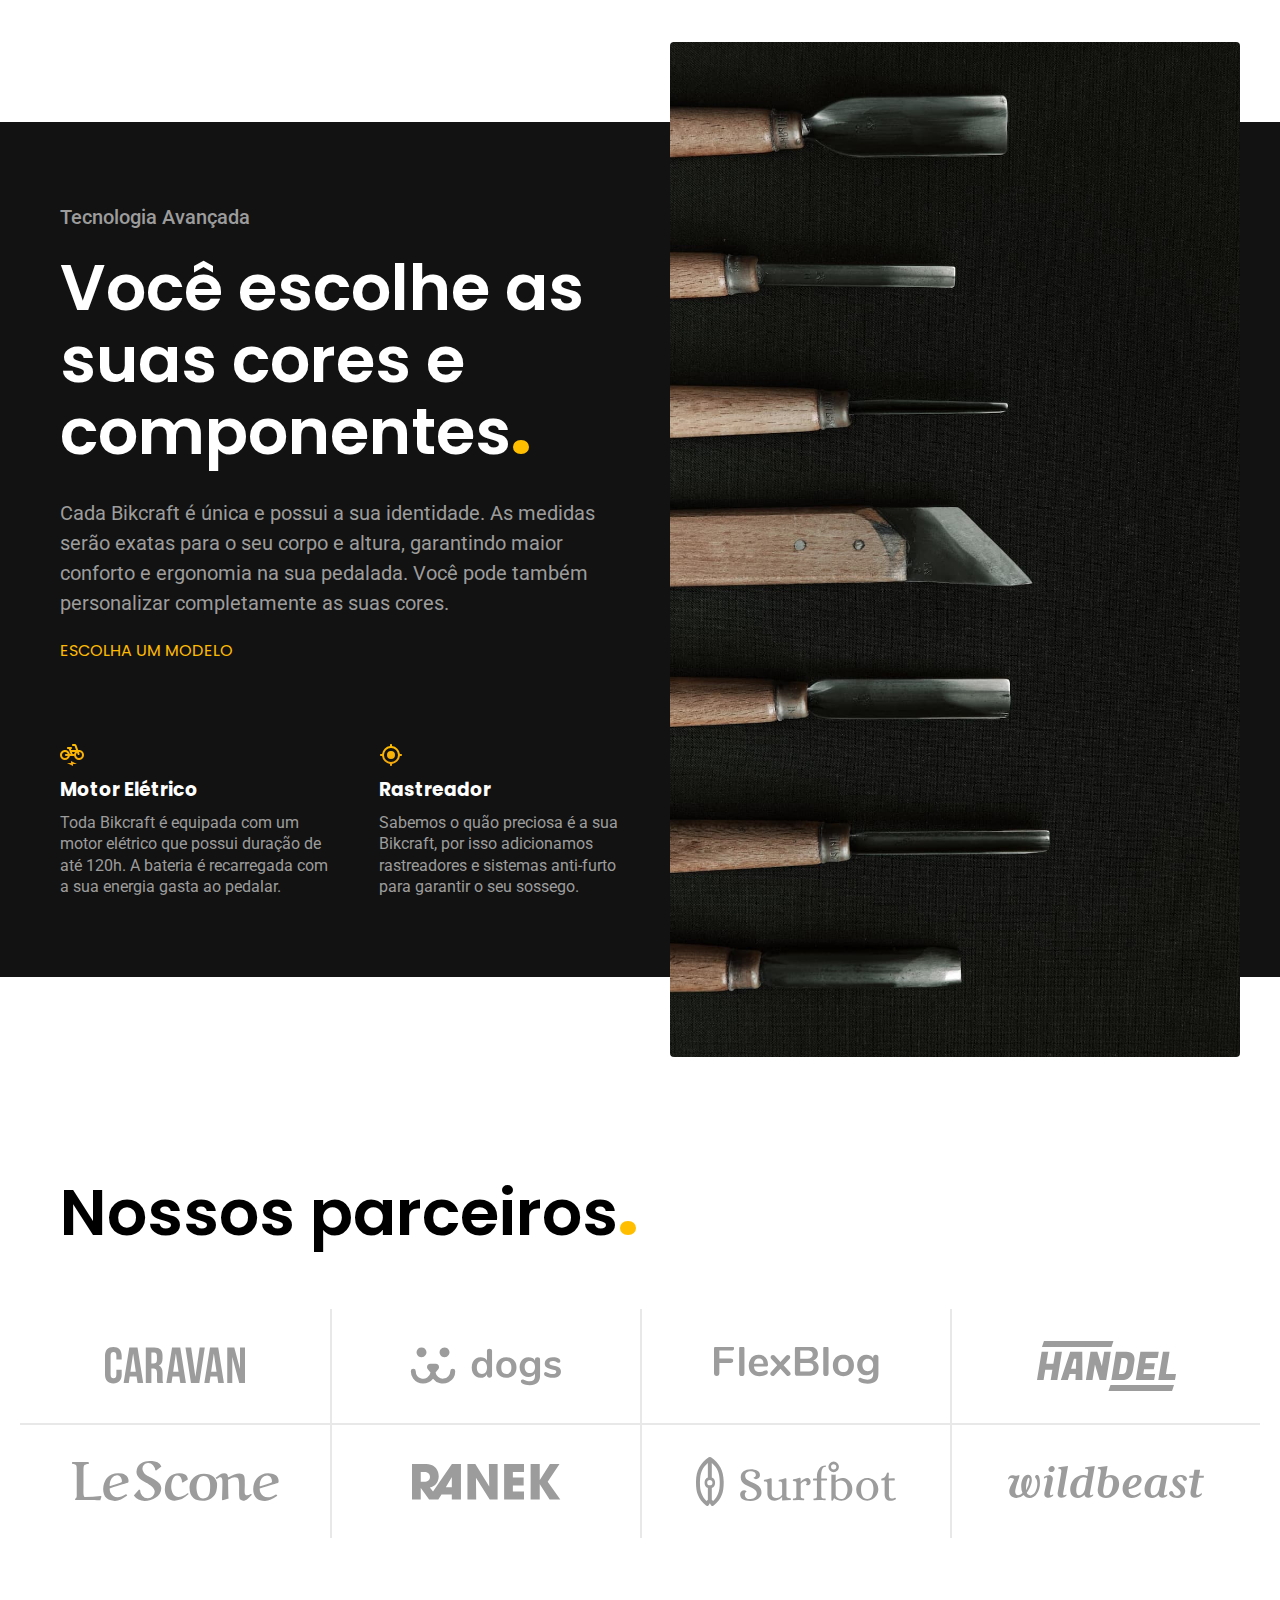
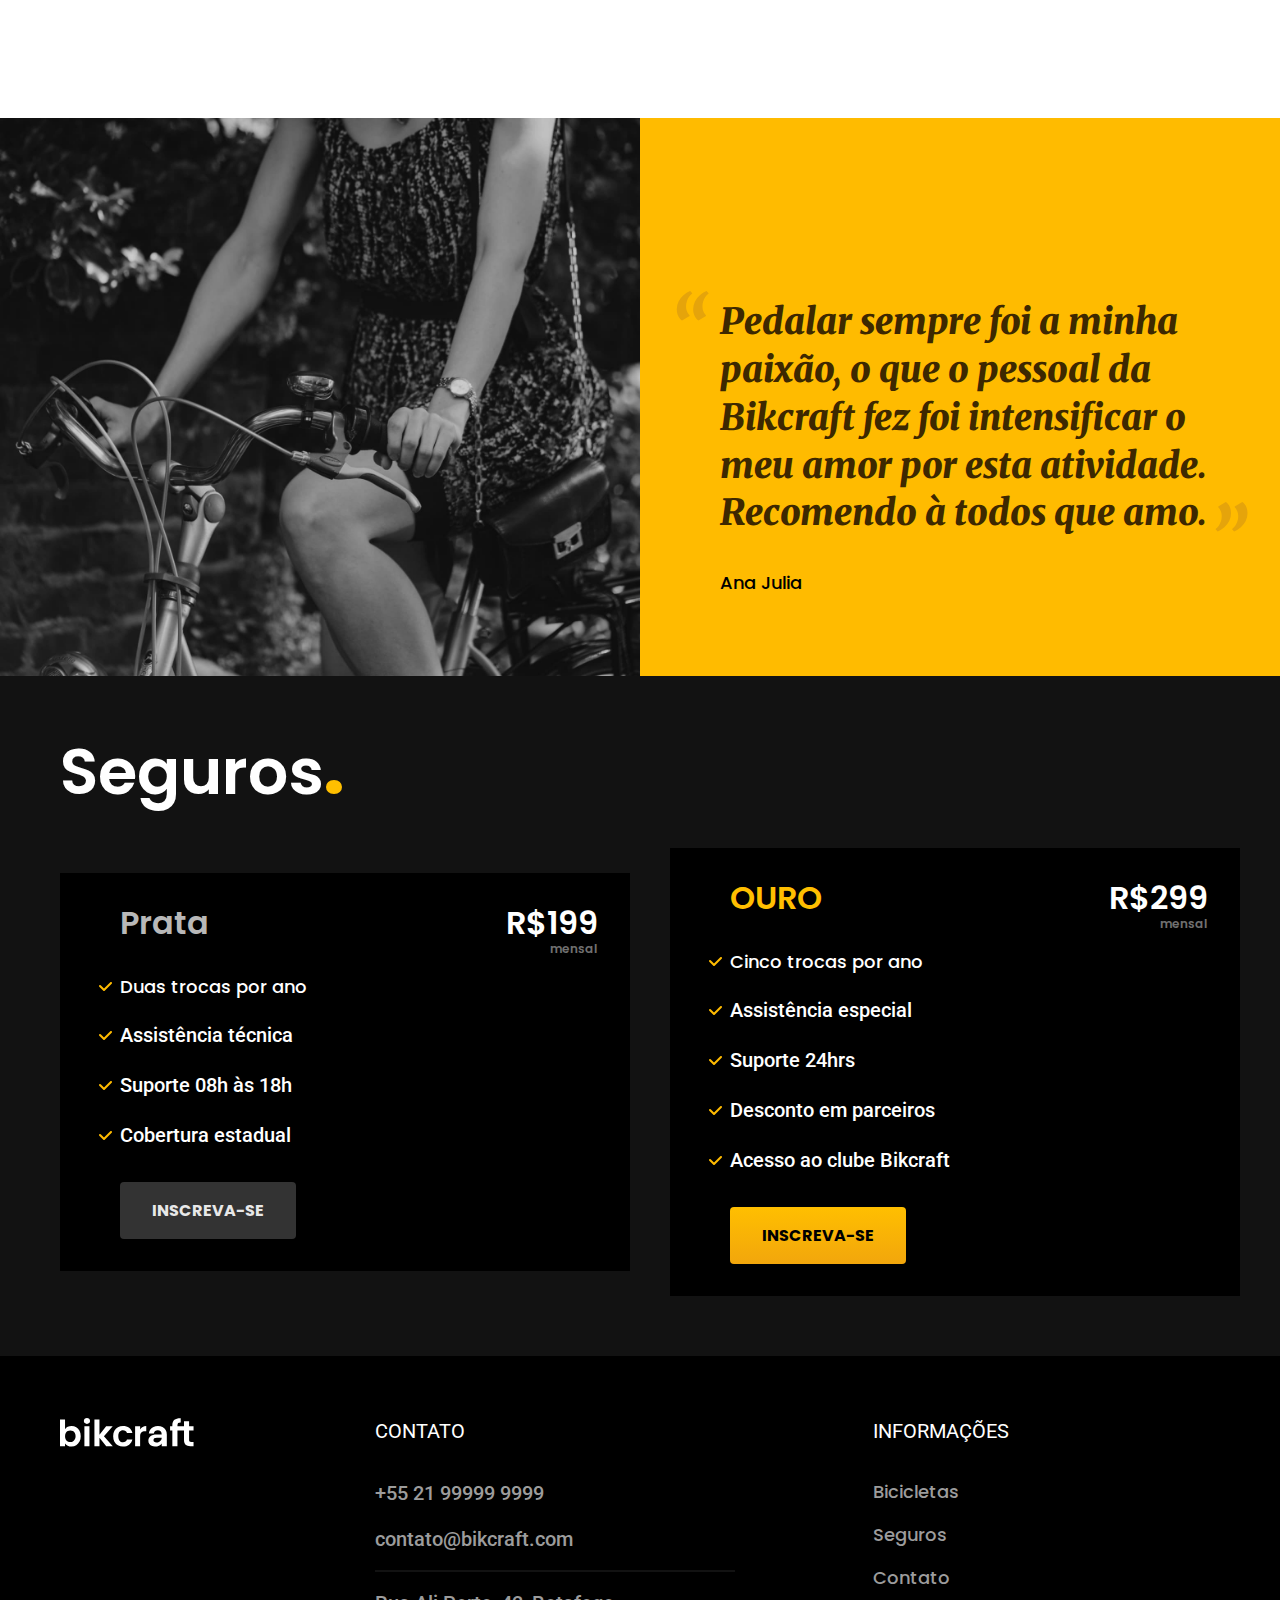
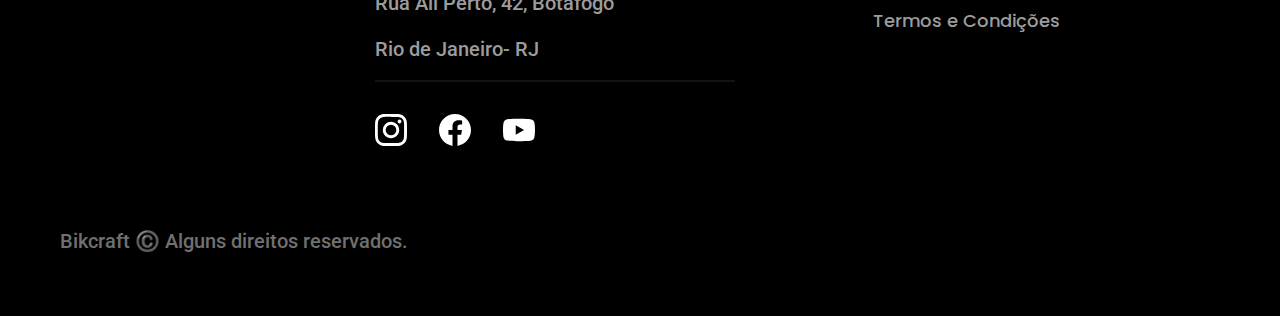
==== commit eb79ff80: "adiciona página de contatos, orçamento e realiza atualizações nas demais páginas" ====
--- a/index.html
+++ b/index.html
@@ -20,9 +20,9 @@
       <a class="header-logo" href="./"><img src="./img/bikcraft.svg" alt="Bikcraft"></a>
       <nav aria-label="primaria">
         <ul class="header-menu font-1-m cor-branco">
-          <li><a href="./bicicletas.html">Bicicletas</a></li>
-          <li><a href="./seguros.html">Seguros</a></li>
-          <li><a href="./contato.html">Contato</a></li>
+          <li><a href="/bicicletas.html">Bicicletas</a></li>
+          <li><a href="/seguros.html">Seguros</a></li>
+          <li><a href="/contato.html">Contato</a></li>
         </ul>
 
       </nav>
--- a/css/style.css
+++ b/css/style.css
@@ -5,6 +5,7 @@
 @import "./utilitários/utilidades.css";
 @import "./utilitários/tipografia.css";
 @import "./utilitários/cores.css";
+@import "./utilitários/formulario.css";
 
 /*home*/
 @import "./main.css";
@@ -16,3 +17,22 @@
 
 /*Bicicletas*/
 @import "./bicicletas/bicicletaslista.css";
+@import "./bicicletas/bicicletas.css";
+
+/*Bicicleta*/
+@import "./bicicleta/bicicleta.css";
+@import "./bicicleta/seguro.css";
+
+/*termos*/
+@import "./termos/termos.css";
+
+/*contatos*/
+@import "./contato/contato.css";
+@import "./contato/lojas.css";
+
+/*seguros*/
+@import "./seguros/seguros.css";
+@import "/css/seguros/perguntas.css";
+
+/*orcamento*/
+@import "/css/orcamento/orcamento.css";
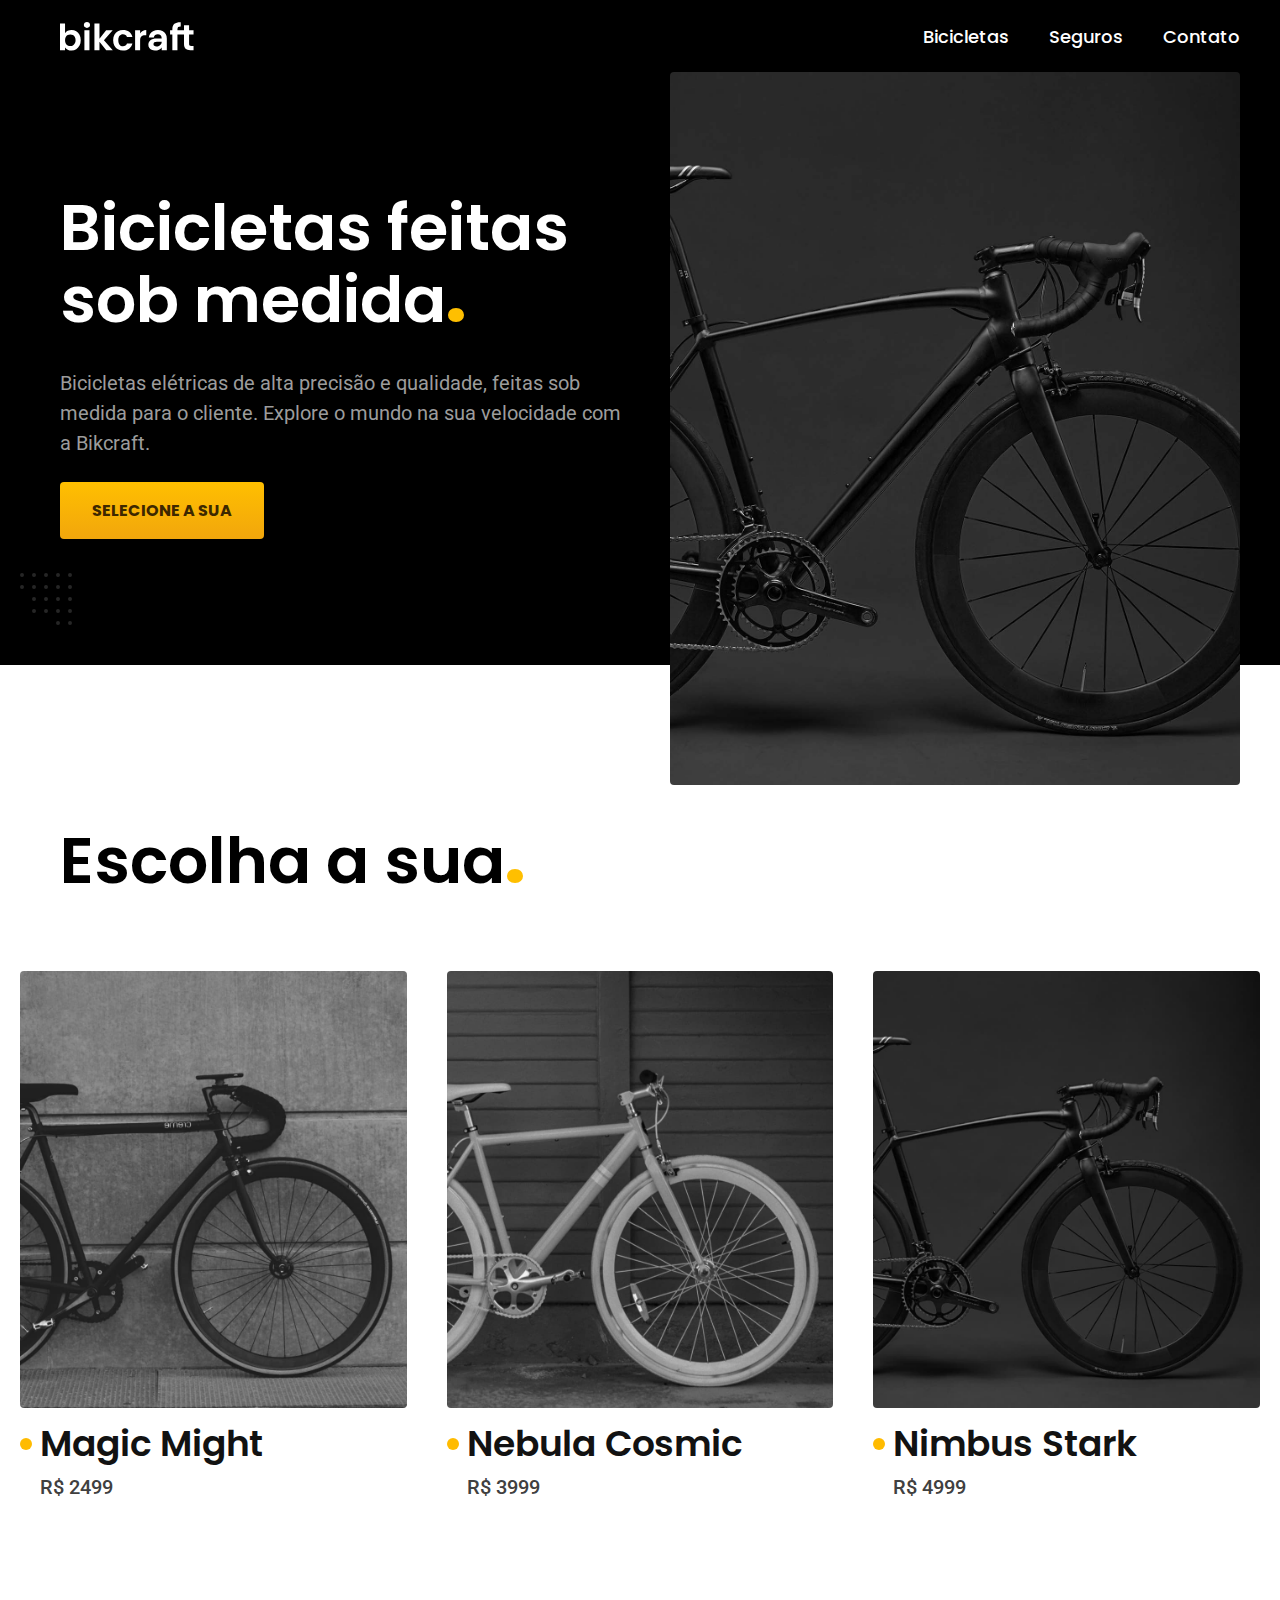
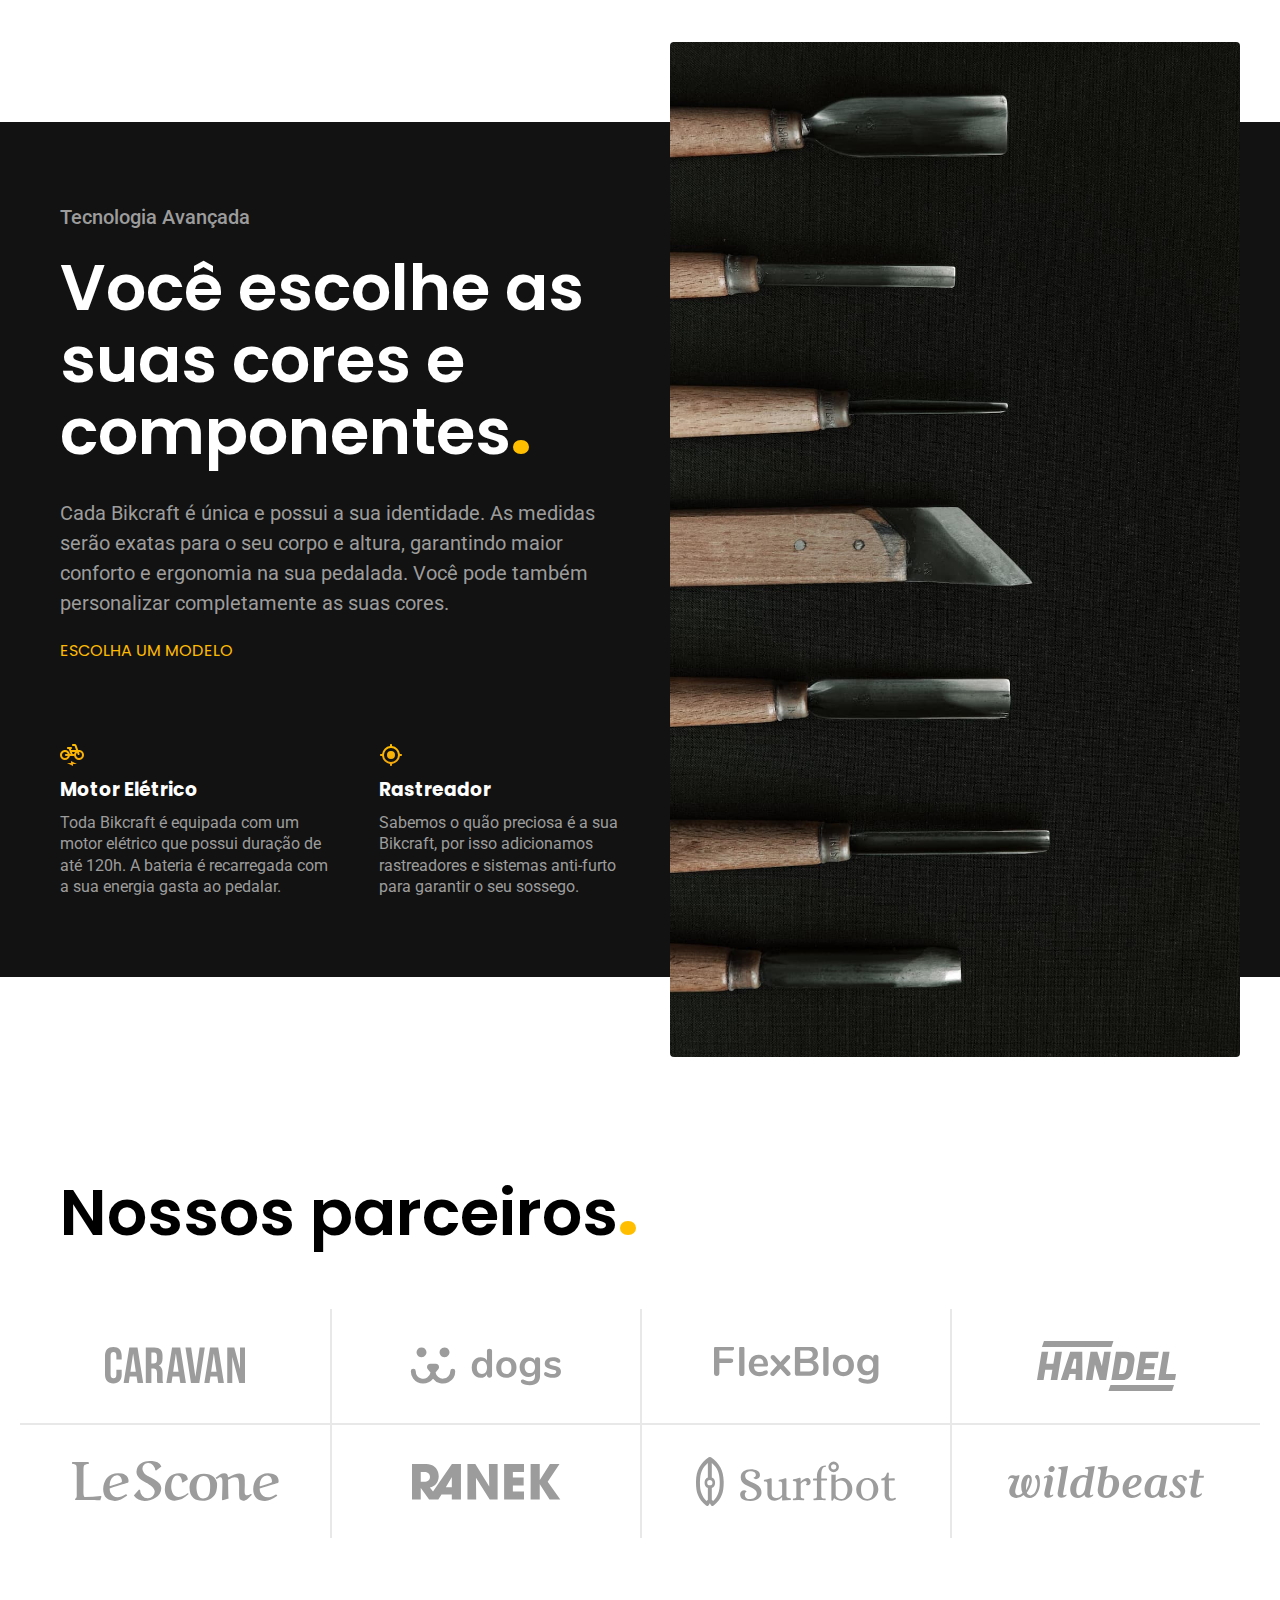
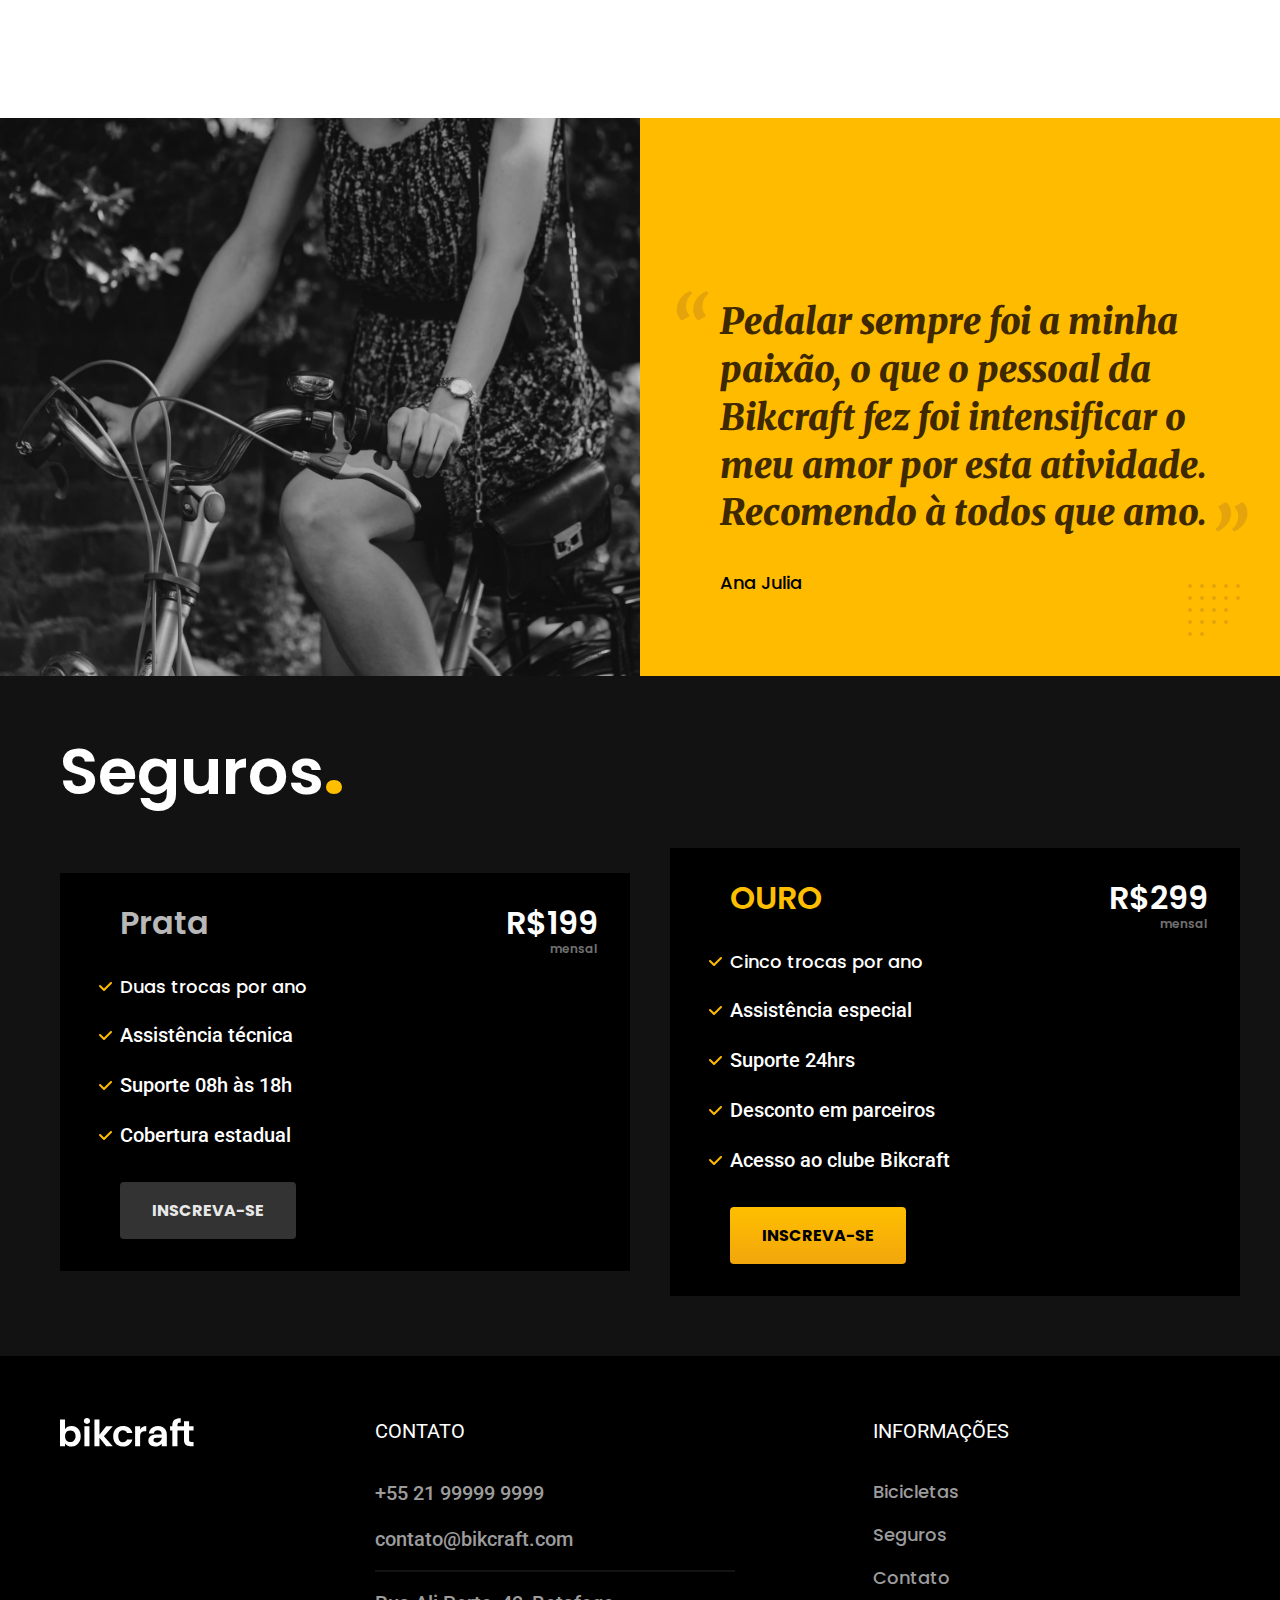
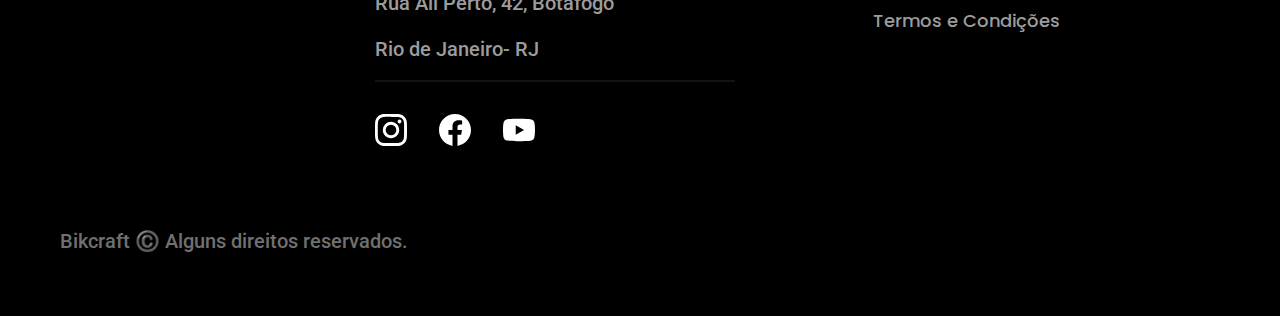
==== commit bf07802b: "finalização do HTML e CSS do site, adicionando formulário de orçamento" ====
--- a/index.html
+++ b/index.html
@@ -8,6 +8,7 @@
   <title>Bikcraft - Bicicletas Elétricas</title>
   <meta name="description" content="Bicicletas elétricas de alta precisão e qualidade, feitas sob medida para o cliente. Explore o mundo na sua velocidade com a Bikcraft.">
 
+  <link rel="preload" href="/css/style.css" as="style">
   <link rel="stylesheet" href="./css/style.css">
   <link rel="preconnect" href="https://fonts.googleapis.com">
   <link rel="preconnect" href="https://fonts.gstatic.com" crossorigin>
